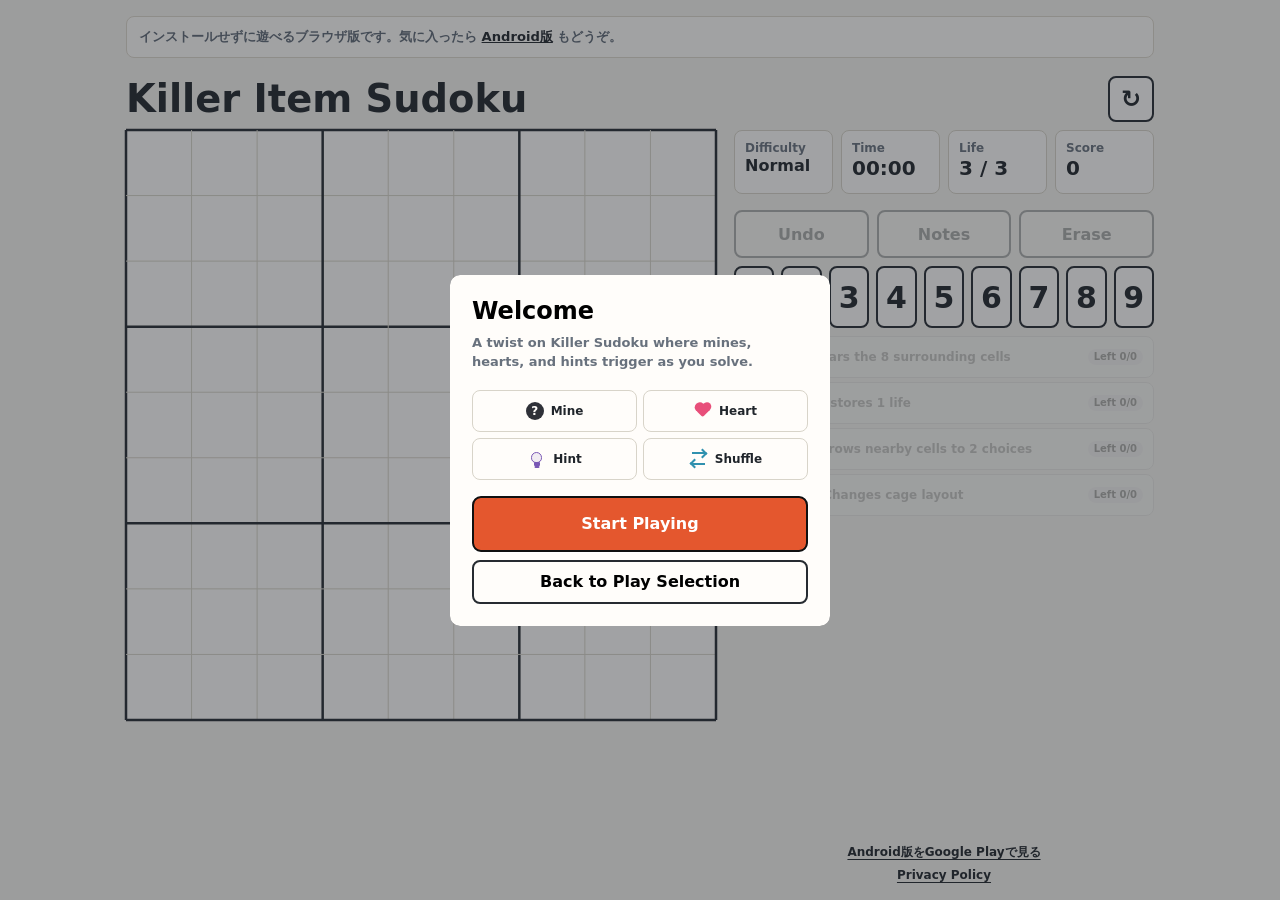
==== play/index.html @ 69d4a9c2 "Update rogue run abilities" ====
<!doctype html>
<html lang="ja">
  <head>
    <meta charset="utf-8">
    <meta name="viewport" content="width=device-width, initial-scale=1, viewport-fit=cover">
    <title>キラーアイテムナンプレ ブラウザ版 - 今すぐ遊べるKiller Item Sudoku</title>
    <meta name="description" content="キラーアイテムナンプレのブラウザ版です。地雷・ハート・ヒント・シャッフルが登場するアイテム付きキラーナンプレを、インストールせずに遊べます。">
    <meta name="keywords" content="キラーアイテムナンプレ ブラウザ版,Killer Item Sudoku,ナンプレ,キラーナンプレ,キラー数独,Webゲーム">
    <meta name="robots" content="index, follow">
    <link rel="canonical" href="https://vividpuzzlestudio.github.io/play/">
    <meta property="og:type" content="website">
    <meta property="og:site_name" content="Vivid Puzzle Studio">
    <meta property="og:title" content="キラーアイテムナンプレ ブラウザ版">
    <meta property="og:description" content="地雷・ハート・ヒント・シャッフルが登場するアイテム付きキラーナンプレをブラウザで遊べます。">
    <meta property="og:url" content="https://vividpuzzlestudio.github.io/play/">
    <meta property="og:image" content="https://vividpuzzlestudio.github.io/assets/home-preview.png">
    <meta name="twitter:card" content="summary_large_image">
    <meta name="twitter:title" content="キラーアイテムナンプレ ブラウザ版">
    <meta name="twitter:description" content="インストールせずに遊べる、アイテム付きキラーナンプレ。">
    <meta name="twitter:image" content="https://vividpuzzlestudio.github.io/assets/home-preview.png">
    <script type="application/ld+json">
      {
        "@context": "https://schema.org",
        "@type": "WebApplication",
        "name": "キラーアイテムナンプレ ブラウザ版",
        "alternateName": "Killer Item Sudoku Web",
        "url": "https://vividpuzzlestudio.github.io/play/",
        "image": "https://vividpuzzlestudio.github.io/assets/home-preview.png",
        "description": "地雷・ハート・ヒント・シャッフルが登場するアイテム付きキラーナンプレをブラウザで遊べます。",
        "applicationCategory": "GameApplication",
        "operatingSystem": "Web",
        "inLanguage": ["ja", "en"],
        "isPartOf": {
          "@type": "VideoGame",
          "name": "キラーアイテムナンプレ",
          "url": "https://vividpuzzlestudio.github.io/"
        },
        "offers": {
          "@type": "Offer",
          "price": "0",
          "priceCurrency": "JPY"
        }
      }
    </script>
    <script async src="https://www.googletagmanager.com/gtag/js?id=G-G1C3TXLT1N"></script>
    <script>
      window.dataLayer = window.dataLayer || [];
      window.gtag = function gtag(){window.dataLayer.push(arguments);};
      window.gtag("js", new Date());
      window.gtag("config", "G-G1C3TXLT1N");
    </script>
    <link rel="stylesheet" href="./styles.css?v=20260616-life">
    <style>
      .web-demo-note {
        margin: 0 0 10px;
        padding: 10px 12px;
        border: 1px solid #ded8cc;
        border-radius: 8px;
        background: #fffdf9;
        color: #5f6875;
        font-size: .82rem;
        font-weight: 750;
        line-height: 1.55;
      }

      .web-demo-note a,
      .web-demo-footer a {
        color: #20252b;
        font-weight: 900;
      }

      .web-demo-footer {
        display: grid;
        gap: 6px;
        margin-top: 12px;
        color: #687281;
        text-align: center;
        font-size: .82rem;
        font-weight: 750;
      }
    </style>
  </head>
  <body>
    <main class="app-shell">
      <div class="web-demo-note">
        インストールせずに遊べるブラウザ版です。気に入ったら
        <a href="https://play.google.com/store/apps/details?id=killer.item.sudoku">Android版</a>
        もどうぞ。
      </div>

      <section class="topbar" aria-label="ゲーム情報">
        <div>
          <h1>Killer Item Sudoku</h1>
        </div>
        <button class="icon-button" id="newGameButton" type="button" aria-label="遊び方の選択に戻る">
          <span aria-hidden="true">↻</span>
        </button>
      </section>

      <section class="status-panel" aria-live="polite">
        <div class="stat">
          <span>難易度</span>
          <strong id="difficultyDisplay">-</strong>
        </div>
        <div class="stat">
          <span>時間</span>
          <strong id="timerDisplay">00:00</strong>
        </div>
        <div class="stat">
          <span>ライフ</span>
          <strong id="mistakeCount">3 / 3</strong>
        </div>
        <div class="stat">
          <span>スコア</span>
          <strong id="scoreDisplay">0</strong>
        </div>
      </section>

      <section class="board-wrap" aria-label="ゲーム盤">
        <div class="board" id="board"></div>
        <div class="combo-toast" id="comboToast" aria-live="polite"></div>
      </section>

      <section class="controls" aria-label="数字入力">
        <div class="tool-row" aria-label="プレイ補助">
          <button class="tool-button" id="undoButton" type="button">元に戻す</button>
          <button class="tool-button" id="noteButton" type="button">メモ</button>
          <button class="tool-button" id="eraseButton" type="button">消す</button>
        </div>
        <div class="pad" id="numberPad"></div>
      </section>

      <section class="item-legend" aria-label="アイテム凡例">
        <div class="legend-entry" data-item="mine">
          <span class="legend-icon legend-mine" aria-hidden="true">?</span>
          <span><strong>地雷</strong>周囲8マスの数字を消す</span>
        </div>
        <div class="legend-entry" data-item="heart">
          <span class="legend-icon legend-heart" aria-hidden="true"></span>
          <span><strong>ハート</strong>ライフを1つ回復する</span>
        </div>
        <div class="legend-entry" data-item="hint">
          <span class="legend-icon legend-hint" aria-hidden="true"></span>
          <span><strong>ヒント</strong>周囲8マスを2択にする</span>
        </div>
        <div class="legend-entry" data-item="shuffle">
          <span class="legend-icon legend-shuffle" aria-hidden="true"></span>
          <span><strong>シャッフル</strong>ケージ配置を変える</span>
        </div>
      </section>

      <footer class="privacy-footer web-demo-footer">
        <span><a href="https://play.google.com/store/apps/details?id=killer.item.sudoku">Android版をGoogle Playで見る</a></span>
        <span><a href="../privacy-policy.html">Privacy Policy</a></span>
      </footer>

      <div class="loading-overlay" id="loadingOverlay" aria-live="polite" aria-hidden="true">
        <div class="loading-card">
          <span class="loading-spinner" aria-hidden="true"></span>
          <strong>生成中...</strong>
        </div>
      </div>

      <dialog class="modal" id="difficultyDialog">
        <div class="modal-body">
          <h2>遊び方を選ぶ</h2>
          <div class="item-picker" id="itemPicker" aria-label="登場アイテム">
            <p class="picker-title">登場アイテム</p>
          </div>
          <div class="difficulty-list" id="difficultyList"></div>
          <button class="record-button menu-record-button" id="recordButton" type="button">記録</button>
          <div class="daily-history" id="dailyHistory"></div>
        </div>
      </dialog>

      <dialog class="modal" id="adventureDialog">
        <div class="modal-body">
          <h2>アドベンチャー</h2>
          <p class="adventure-intro">特殊ルールのステージに挑戦できます。</p>
          <label class="adventure-practice-toggle" id="adventurePracticeToggle">
            <input id="adventurePracticeInput" type="checkbox">
            <span>
              <strong>Practice</strong>
              <small>No time limit</small>
            </span>
          </label>
          <div class="difficulty-list" id="adventureList"></div>
          <div class="dialog-actions adventure-actions">
            <button class="secondary-dialog-button" id="adventureBackButton" type="button">難易度選択に戻る</button>
          </div>
        </div>
      </dialog>

      <dialog class="modal" id="recordDialog">
        <div class="modal-body">
          <h2>記録</h2>
          <div class="record-list" id="recordList"></div>
          <div class="dialog-actions record-actions">
            <button class="primary-button" id="closeRecordButton" type="button">閉じる</button>
          </div>
        </div>
      </dialog>

      <dialog class="modal" id="firstRunDialog">
        <div class="modal-body intro-body">
          <h2>はじめての方へ</h2>
          <p>地雷・ハート・ヒントが発動する、少し変わったキラーナンプレです。</p>
          <div class="intro-items" aria-label="アイテム紹介">
            <span><b class="legend-icon legend-mine" aria-hidden="true">?</b>地雷</span>
            <span><b class="legend-icon legend-heart" aria-hidden="true"></b>ハート</span>
            <span><b class="legend-icon legend-hint" aria-hidden="true"></b>ヒント</span>
            <span><b class="legend-icon legend-shuffle" aria-hidden="true"></b>シャッフル</span>
          </div>
          <div class="dialog-actions">
            <button class="primary-button" id="firstRunStartButton" type="button">まず遊んでみる</button>
            <button class="secondary-dialog-button" id="firstRunDifficultyButton" type="button">遊び方の選択に戻る</button>
          </div>
        </div>
      </dialog>

      <dialog class="modal" id="gameDialog">
        <div class="modal-body">
          <h2 id="dialogTitle">ゲーム終了</h2>
          <div id="dialogText"></div>
          <div class="dialog-actions">
            <button class="primary-button revive-button" id="reviveButton" type="button" hidden>広告を見て復活</button>
            <button class="primary-button" id="retryButton" type="button">もう一度遊ぶ</button>
            <button class="secondary-dialog-button" id="dialogButton" type="button">遊び方の選択に戻る</button>
          </div>
        </div>
      </dialog>

      <dialog class="modal" id="pauseDialog">
        <div class="modal-body">
          <h2>一時停止</h2>
          <p>ゲームを一時停止しています。</p>
          <div class="dialog-actions">
            <button class="primary-button" id="resumeButton" type="button">再開する</button>
            <button class="secondary-dialog-button" id="pauseDifficultyButton" type="button">遊び方の選択に戻る</button>
          </div>
        </div>
      </dialog>

      <dialog class="modal" id="resetDialog">
        <div class="modal-body">
          <h2>ゲームをリセットしますか？</h2>
          <div class="dialog-actions">
            <button class="primary-button" id="cancelResetButton" type="button">続ける</button>
            <button class="secondary-dialog-button" id="resetRetryButton" type="button">最初から遊ぶ</button>
            <button class="secondary-dialog-button" id="confirmResetButton" type="button">遊び方の選択に戻る</button>
          </div>
        </div>
      </dialog>
    </main>

    <script>
      window.KILLER_WEB_DEMO_NO_ADS = true;
    </script>
    <script src="./app.js?v=20260616-life"></script>
  </body>
</html>
---- play/styles.css ----
:root {
  color-scheme: light;
  --bg: #f6f4ee;
  --ink: #20252b;
  --muted: #68717d;
  --line: #d8d4c9;
  --heavy: #262b31;
  --cell: #fffdfa;
  --selected: #ffd76b;
  --related: #fff0be;
  --cage-focus: #d7f0ec;
  --wrong: #f06464;
  --mine: #2f3138;
  --heart: #e84f7a;
  --hint: #7a58b5;
  --accent: #e4572e;
  --cage: #b86e4c;
}

* {
  box-sizing: border-box;
}

html,
body {
  height: 100%;
  min-height: 100%;
  overflow: hidden;
  overscroll-behavior: none;
}

body {
  margin: 0;
  background: var(--bg);
  color: var(--ink);
  font-family: system-ui, -apple-system, BlinkMacSystemFont, "Segoe UI", sans-serif;
}

button {
  border: 0;
  color: inherit;
  font: inherit;
}

.app-shell {
  width: 100%;
  max-width: 560px;
  height: 100svh;
  min-height: 0;
  margin: 0 auto;
  padding: max(18px, calc(env(safe-area-inset-top) + 8px)) 12px max(28px, calc(env(safe-area-inset-bottom) + 18px));
  display: grid;
  grid-template-rows: repeat(5, auto);
  align-content: start;
  gap: 7px;
  overflow-x: hidden;
  overflow-y: auto;
  overscroll-behavior: contain;
  -webkit-overflow-scrolling: touch;
}

.topbar {
  display: grid;
  grid-template-columns: minmax(0, 1fr) auto;
  align-items: center;
  gap: 8px;
}

.topbar,
.status-panel,
.board-wrap,
.controls,
.item-legend,
.privacy-footer {
  min-width: 0;
}

.topbar > div {
  min-width: 0;
}

.record-button {
  min-width: 72px;
  height: 44px;
  padding: 0 9px;
  border: 2px solid var(--heavy);
  border-radius: 8px;
  background: #fffdfa;
  font-size: 14px;
  font-weight: 900;
  white-space: nowrap;
}

.menu-record-button {
  position: absolute;
  top: 20px;
  right: 22px;
  width: auto;
  height: 34px;
  min-width: 78px;
  padding: 0 10px;
  font-size: 12px;
}

#difficultyDialog .modal-body {
  position: relative;
}

#difficultyDialog h2 {
  padding-right: 96px;
}

.eyebrow {
  margin: 0 0 2px;
  color: var(--accent);
  font-size: 12px;
  font-weight: 800;
  letter-spacing: .08em;
  text-transform: uppercase;
}

h1 {
  margin: 0;
  font-size: clamp(22px, 7.2vw, 31px);
  line-height: 1.05;
  white-space: nowrap;
  overflow-wrap: anywhere;
}

h1.title-ja {
  font-size: clamp(19px, 5.35vw, 28px);
  line-height: 1.08;
}

.icon-button {
  width: 40px;
  height: 40px;
  display: grid;
  place-items: center;
  border: 2px solid var(--heavy);
  border-radius: 8px;
  background: #fffdfa;
  font-size: 24px;
  font-weight: 900;
}

.status-panel {
  display: grid;
  grid-template-columns: repeat(4, minmax(0, 1fr));
  gap: 6px;
}

.rogue-ability-panel {
  display: grid;
  grid-template-columns: auto minmax(0, 1fr);
  align-items: center;
  gap: 6px;
  min-width: 0;
  padding: 6px 8px;
  border: 1px solid #d4bf88;
  border-radius: 8px;
  background:
    linear-gradient(135deg, rgba(248, 189, 85, .22), rgba(122, 88, 181, .12)),
    #fffdfa;
  box-shadow: 0 4px 12px rgba(32, 37, 43, .07);
}

.rogue-ability-panel[hidden] {
  display: none;
}

.rogue-ability-panel strong,
.rogue-ability-panel span {
  white-space: nowrap;
}

.rogue-ability-panel strong {
  color: #20252b;
  font-size: 11px;
  font-weight: 900;
}

.rogue-ability-panel div {
  display: flex;
  min-width: 0;
  gap: 5px;
  overflow-x: auto;
  scrollbar-width: none;
}

.rogue-ability-panel div::-webkit-scrollbar {
  display: none;
}

.rogue-ability-panel span {
  flex: 0 0 auto;
  padding: 3px 7px;
  border-radius: 999px;
  background: rgba(32, 37, 43, .88);
  color: #fffdfa;
  font-size: 10px;
  font-weight: 900;
}

.stat {
  min-width: 0;
  padding: 7px 7px;
  border: 1px solid var(--line);
  border-radius: 8px;
  background: #fffdfa;
}

.stat.stat-toggle {
  cursor: pointer;
}

.stat.stat-toggle:active {
  background: #fff4d7;
}

.stat span {
  display: block;
  color: var(--muted);
  font-size: 10px;
  font-weight: 700;
}

.stat strong {
  display: block;
  margin-top: 2px;
  font-size: 15px;
  line-height: 1.1;
}

#difficultyDisplay {
  min-height: 18px;
  white-space: nowrap;
  overflow: hidden;
  text-overflow: clip;
  font-size: clamp(9px, 2.6vw, 13px);
  line-height: 1.12;
}

#difficultyDisplay.is-long {
  font-size: clamp(8px, 2.25vw, 11px);
}

#difficultyDisplay.is-daily {
  min-height: 30px;
  white-space: pre-line;
}

#difficultyDisplay.is-adventure {
  min-height: 30px;
  white-space: pre-line;
  font-size: clamp(8px, 2.2vw, 11px);
}

.board-wrap {
  position: relative;
  width: min(100%, calc(100vw - 28px));
  aspect-ratio: 1;
  align-self: start;
  justify-self: center;
  container-type: inline-size;
}

.board {
  position: relative;
  width: 100%;
  height: 100%;
  display: grid;
  grid-template-columns: repeat(9, 1fr);
  grid-template-rows: repeat(9, 1fr);
  background: var(--cell);
  touch-action: manipulation;
}

.cell {
  position: relative;
  display: grid;
  place-items: center;
  min-width: 0;
  min-height: 0;
  background: var(--cell);
  font-size: clamp(20px, 7vw, 36px);
  font-weight: 800;
  line-height: 1;
  user-select: none;
  overflow: hidden;
}

.cell.given {
  background: var(--cell);
}

.cell.blind-filled {
  background: #ede8dc;
}

.cell.selected {
  background: var(--selected);
}

.cell.player-low-life {
  background:
    radial-gradient(circle at 82% 18%, rgba(255, 246, 132, .75) 0 18%, transparent 34%),
    linear-gradient(135deg, rgba(255, 235, 214, .98), rgba(255, 201, 185, .94));
  box-shadow:
    inset 0 0 0 3px #d82424,
    inset 0 0 0 6px rgba(255, 255, 255, .84),
    inset 0 0 18px rgba(216, 36, 36, .22);
}

.cell.player-low-life::before {
  content: "";
  position: absolute;
  z-index: 16;
  inset: 2px;
  border: 2px solid rgba(216, 36, 36, .92);
  border-radius: 6px;
  pointer-events: none;
  animation: player-low-life-cell-pulse 1s ease-in-out infinite;
}

.cell.related {
  background: var(--related);
}

.cell.selected-cage {
  background: var(--cage-focus);
}

.cell.same-number {
  background: #fce4a3;
}

.cell.same-number.related {
  background: #f8dea0;
}

.cell.same-number.selected-cage {
  background: #cde8e2;
}

.cell.effect-error {
  animation: wrong-pulse .48s ease-out;
  color: var(--wrong);
}

.cell.wrong-entry .digit {
  color: var(--wrong);
  text-shadow: 0 1px 0 rgba(255, 253, 250, .82);
}

.cell.effect-cleared {
  animation: clear-pop .65s ease-out;
}

.cell.effect-mine {
  animation: mine-burst .7s ease-out;
}

.cell.effect-mine-search-hit {
  animation: mine-search-explode .9s ease-out;
}

.cell.effect-heart {
  animation: heart-burst .7s ease-out;
}

.cell.effect-hint,
.cell.effect-hint-target {
  animation: hint-burst .7s ease-out;
}

.cell.effect-block-complete {
  animation: block-complete-burst .85s ease-out;
}

.cell.effect-cage-complete {
  animation: cage-complete-burst .76s ease-out;
}

.cell.effect-cage-shift {
  animation: cage-shift-pulse .52s ease-out;
}

.cell.effect-shuffle {
  animation: cage-shift-pulse .7s ease-out;
}

.cell.effect-patrol,
.cell.effect-patrol-blocked,
.cell.effect-bomber,
.cell.effect-bomber-blocked,
.cell.effect-chaser,
.cell.effect-chaser-blocked,
.cell.effect-chaser-stun,
.cell.effect-striker,
.cell.effect-striker-stun,
.cell.effect-lightning,
.cell.effect-lightning-hit,
.cell.effect-sleeper-blocked,
.cell.effect-jammer-blocked {
  animation: patrol-pulse .5s ease-out;
}

.cell.patrol-next::after {
  content: "";
  position: absolute;
  inset: 12px;
  border: 2px dashed rgba(35, 134, 160, .36);
  border-radius: 6px;
  z-index: 4;
  pointer-events: none;
}

.cell.patrol-blocked {
  background: #e4f0f3;
}

.cell.patrol-blocked.selected {
  background: #c9e4ea;
}

.cell.chaser-next::after {
  content: "";
  position: absolute;
  inset: 10px;
  border: 2px dashed rgba(222, 70, 58, .38);
  border-radius: 999px;
  background: rgba(222, 70, 58, .08);
  z-index: 4;
  pointer-events: none;
}

.cell.chaser-blocked {
  background: #fde6df;
}

.cell.chaser-blocked.selected {
  background: #f8cfc5;
}

.cell.chaser-stunned {
  background: #ece5f7;
}

.cell.striker-next::after {
  content: "";
  position: absolute;
  inset: 9px;
  border: 2px dashed rgba(224, 75, 38, .44);
  border-radius: 8px;
  background: rgba(224, 75, 38, .08);
  z-index: 4;
  pointer-events: none;
}

.cell.striker-blocked {
  background: #ffe5d8;
}

.cell.striker-blocked.selected {
  background: #ffc2ad;
}

.cell.striker-stunned {
  background: #ece5f7;
}

.cell.lightning-warning {
  background:
    repeating-linear-gradient(
      135deg,
      rgba(122, 93, 183, .12) 0 6px,
      rgba(122, 93, 183, .02) 6px 12px
    ),
    var(--cell);
  box-shadow: inset 0 0 0 3px rgba(104, 83, 172, .3);
}

.cell.lightning-warning.selected {
  background:
    repeating-linear-gradient(
      135deg,
      rgba(146, 96, 196, .2) 0 6px,
      rgba(146, 96, 196, .05) 6px 12px
    ),
    #f3e7ff;
  box-shadow:
    inset 0 0 0 4px rgba(153, 72, 196, .56),
    0 0 0 2px rgba(153, 72, 196, .32);
}

.cell.lightning-warning::after {
  content: "";
  position: absolute;
  inset: 9px;
  z-index: 4;
  border: 2px dashed rgba(104, 83, 172, .5);
  border-radius: 7px;
  background:
    linear-gradient(116deg, transparent 0 38%, rgba(177, 158, 231, .35) 39% 50%, transparent 51% 100%);
  opacity: .82;
  pointer-events: none;
  animation: lightning-warn .68s ease-in-out infinite alternate;
}

.cell.lightning-danger {
  background: #fff0a8;
  box-shadow:
    inset 0 0 0 4px rgba(240, 138, 24, .58),
    0 0 13px rgba(255, 209, 74, .42);
}

.cell.lightning-danger.selected {
  background: #ffc9a5;
  box-shadow:
    inset 0 0 0 4px rgba(214, 64, 55, .66),
    0 0 0 2px rgba(214, 64, 55, .34),
    0 0 15px rgba(255, 126, 62, .42);
}

.cell.lightning-danger::after {
  content: "";
  position: absolute;
  inset: 8px;
  z-index: 4;
  border: 2px solid rgba(218, 111, 24, .5);
  border-radius: 7px;
  background:
    radial-gradient(circle at 50% 48%, rgba(255, 244, 154, .72), rgba(255, 200, 72, .18) 58%, transparent 62%);
  pointer-events: none;
  animation: lightning-danger .22s ease-in-out infinite alternate;
}

.cell.lightning-strike {
  background: #fff07a;
  box-shadow:
    inset 0 0 0 4px rgba(255, 152, 32, .72),
    0 0 18px rgba(255, 204, 56, .56);
}

.cell.lightning-strike::after {
  content: "";
  position: absolute;
  left: 50%;
  top: 50%;
  z-index: 5;
  width: 24px;
  height: 34px;
  background: linear-gradient(180deg, #fff78a 0%, #ffbe22 54%, #ee7a20 100%);
  clip-path: polygon(51% 0, 18% 46%, 43% 46%, 31% 100%, 82% 34%, 56% 34%);
  filter: drop-shadow(0 2px 3px rgba(160, 75, 12, .38));
  transform: translate(-50%, -50%);
  pointer-events: none;
  animation: lightning-bolt .5s ease-out;
}

.cell.bomber-next::after {
  content: "";
  position: absolute;
  inset: 12px;
  border: 2px dashed rgba(210, 84, 38, .35);
  border-radius: 6px;
  z-index: 4;
  pointer-events: none;
}

.cell.bomber-blocked {
  background: #fff1d7;
}

.cell.bomber-blocked.selected {
  background: #ffe1a3;
}

.cell.bomber-heat-1 {
  background: #ffc796;
}

.cell.bomber-heat-2 {
  background: #ff927c;
}

.cell.bomber-heat-3 {
  background: #ff625f;
}

.cell.bomber-defuse-zone {
  box-shadow: inset 0 0 0 4px rgba(36, 143, 198, .48);
}

.cell.bomber-defuse-zone::before {
  content: "";
  position: absolute;
  left: 50%;
  top: 50%;
  z-index: 5;
  width: 22px;
  height: 26px;
  background: url("data:image/svg+xml,%3Csvg xmlns='http://www.w3.org/2000/svg' viewBox='0 0 30 36'%3E%3Cpath d='M15 2C11 8 6 13 4.4 18.4 2.2 25.9 7.4 34 15 34s12.8-8.1 10.6-15.6C24 13 19 8 15 2Z' fill='%2363c7f1' stroke='%231d82bd' stroke-width='3' stroke-linejoin='round'/%3E%3Cpath d='M11 9.5c-2.6 3.9-4.5 6.6-5 10.1-.8 5.6 3.5 10.7 9.1 10.7 4.2 0 7.6-2.7 8.7-6.5-1.8 2.6-4.5 4-8 4-5.8 0-9.6-5.3-7.8-10.7.7-2.1 1.8-4.4 3-7.6Z' fill='%23b9efff' opacity='.55'/%3E%3Cellipse cx='18.8' cy='13.1' rx='3.4' ry='4.1' fill='%23ffffff' opacity='.78' transform='rotate(-23 18.8 13.1)'/%3E%3Cpath d='M22.7 20.8c.1 5.2-3.2 8.4-8 9.1' fill='none' stroke='%23066fa8' stroke-width='2.2' stroke-linecap='round' opacity='.25'/%3E%3C/svg%3E") center / contain no-repeat;
  filter: drop-shadow(0 2px 2px rgba(32, 38, 45, .18));
  transform: translate(-50%, -50%);
  pointer-events: none;
}

.cell.sleeper-blocked-zone {
  background: rgba(214, 237, 250, var(--sleeper-block-bg-alpha, .58));
  box-shadow: inset 0 0 0 4px rgba(55, 136, 190, var(--sleeper-block-ring-alpha, .36));
}

.cell.sleeper-blocked-turn-3 {
  --sleeper-block-bg-alpha: .72;
  --sleeper-block-ring-alpha: .44;
  --sleeper-block-icon-alpha: .96;
}

.cell.sleeper-blocked-turn-2 {
  --sleeper-block-bg-alpha: .48;
  --sleeper-block-ring-alpha: .28;
  --sleeper-block-icon-alpha: .66;
}

.cell.sleeper-blocked-turn-1 {
  --sleeper-block-bg-alpha: .26;
  --sleeper-block-ring-alpha: .16;
  --sleeper-block-icon-alpha: .38;
}

.cell.sleeper-blocked-zone::after {
  content: "";
  position: absolute;
  left: 50%;
  top: 50%;
  z-index: 5;
  width: 28px;
  height: 32px;
  background: url("data:image/svg+xml,%3Csvg xmlns='http://www.w3.org/2000/svg' viewBox='0 0 32 36'%3E%3Cpath d='M16 2 29 7v10c0 8.5-6.2 14.2-13 17C9.2 31.2 3 25.5 3 17V7z' fill='%239ed7f5' stroke='%232f8bc0' stroke-width='3' stroke-linejoin='round'/%3E%3Cpath d='M16 5.5 25.5 9v8c0 6.2-4.2 10.7-9.5 13-5.3-2.3-9.5-6.8-9.5-13V9z' fill='%23e5f6ff' opacity='.82'/%3E%3C/svg%3E") center / contain no-repeat;
  filter: drop-shadow(0 2px 2px rgba(32, 38, 45, .16));
  opacity: var(--sleeper-block-icon-alpha, .8);
  transform: translate(-50%, -50%);
  pointer-events: none;
}

.cell.jammed-cell {
  background:
    repeating-linear-gradient(
      135deg,
      rgba(89, 78, 115, .11) 0 3px,
      rgba(255, 253, 250, .08) 3px 7px
    ),
    #eee9f3;
}

.cell.jammed-cell.selected {
  background:
    repeating-linear-gradient(
      135deg,
      rgba(89, 78, 115, .14) 0 3px,
      rgba(255, 253, 250, .1) 3px 7px
    ),
    #ddd3ec;
}

.cell.jammed-filled::after {
  content: "?";
  position: absolute;
  left: 50%;
  top: 50%;
  z-index: 8;
  color: #5d47a3;
  font-size: clamp(22px, 6.5vw, 34px);
  font-weight: 900;
  line-height: 1;
  text-shadow:
    0 1px 0 rgba(255, 253, 250, .95),
    0 2px 4px rgba(32, 38, 45, .18);
  transform: translate(-50%, -50%);
  pointer-events: none;
}

.jammer-marker {
  position: absolute;
  left: 50%;
  top: 50%;
  z-index: 9;
  width: 34px;
  height: 28px;
  background: url("data:image/svg+xml,%3Csvg xmlns='http://www.w3.org/2000/svg' viewBox='0 0 44 36'%3E%3Cpath d='M3 18C8.4 8.4 14.8 4.6 22 4.6S35.6 8.4 41 18c-5.4 9.6-11.8 13.4-19 13.4S8.4 27.6 3 18Z' fill='%2323262d'/%3E%3Ccircle cx='22' cy='18' r='9.5' fill='%23f8f4ff'/%3E%3Ccircle cx='22' cy='18' r='5.4' fill='%238b6bd6'/%3E%3Cpath d='M8 4 36 32' stroke='%2323262d' stroke-width='6' stroke-linecap='round'/%3E%3Cpath d='M8 4 36 32' stroke='%23ffdb5c' stroke-width='3' stroke-linecap='round'/%3E%3C/svg%3E") center / contain no-repeat;
  filter: drop-shadow(0 2px 2px rgba(32, 38, 45, .22));
  transform: translate(-50%, -50%);
  pointer-events: none;
}

.patrol-marker {
  position: absolute;
  left: 50%;
  top: 50%;
  z-index: 9;
  width: 28px;
  height: 32px;
  background: url("data:image/svg+xml,%3Csvg xmlns='http://www.w3.org/2000/svg' viewBox='0 0 32 36'%3E%3Cpath d='M16 2 29 7v10c0 8.5-6.2 14.2-13 17C9.2 31.2 3 25.5 3 17V7z' fill='%23a8dc7c' stroke='%233f9d61' stroke-width='3' stroke-linejoin='round'/%3E%3Cpath d='M16 5.5 25.5 9v8c0 6.2-4.2 10.7-9.5 13-5.3-2.3-9.5-6.8-9.5-13V9z' fill='%23dff0a8' opacity='.75'/%3E%3C/svg%3E") center / contain no-repeat;
  filter: drop-shadow(0 2px 2px rgba(32, 38, 45, .24));
  transform: translate(-50%, -50%);
}

.patrol-marker::before,
.patrol-marker::after {
  display: none;
}

.bomber-marker {
  position: absolute;
  left: 50%;
  top: 50%;
  z-index: 9;
  width: 32px;
  height: 34px;
  background: url("data:image/svg+xml,%3Csvg xmlns='http://www.w3.org/2000/svg' viewBox='0 0 40 42'%3E%3Cpath d='M23 9c2.7-3.7 6.5-5 10.5-3.7' fill='none' stroke='%232a2e34' stroke-width='4' stroke-linecap='round'/%3E%3Ccircle cx='34' cy='5' r='3.4' fill='%23ffb02e'/%3E%3Ccircle cx='34' cy='5' r='6.2' fill='%23ff3b24' opacity='.38'/%3E%3Crect x='15' y='8' width='12' height='7' rx='2' fill='%2340474f'/%3E%3Ccircle cx='20' cy='25' r='14' fill='%23252a31'/%3E%3Cpath d='M12 17c3-3 9-4 14-1' fill='none' stroke='%23ffffff' stroke-width='3' stroke-linecap='round' opacity='.22'/%3E%3Cpath d='M30 24a10 10 0 0 1-10 10' fill='none' stroke='%23000000' stroke-width='3' opacity='.18'/%3E%3C/svg%3E") center / contain no-repeat;
  filter: drop-shadow(0 2px 2px rgba(32, 38, 45, .24));
  transform: translate(-50%, -50%);
}

.bomber-marker::before,
.bomber-marker::after {
  display: none;
}

.chaser-marker {
  position: absolute;
  left: 50%;
  top: 50%;
  z-index: 9;
  width: 28px;
  height: 28px;
  border: 2.5px solid #7e2328;
  border-radius: 50%;
  background:
    radial-gradient(circle at 35% 41%, #fff 0 2px, transparent 2.8px),
    radial-gradient(circle at 65% 41%, #fff 0 2px, transparent 2.8px),
    radial-gradient(circle at 35% 43%, #20252c 0 1px, transparent 1.7px),
    radial-gradient(circle at 65% 43%, #20252c 0 1px, transparent 1.7px),
    linear-gradient(180deg, #ff7565 0%, #d9433f 100%);
  box-shadow: inset 0 -4px 0 rgba(112, 28, 33, .25);
  filter: drop-shadow(0 2px 2px rgba(32, 38, 45, .22));
  transform: translate(-50%, -50%);
}

.chaser-marker::before,
.chaser-marker::after {
  content: "";
  position: absolute;
  top: 7px;
  width: 9px;
  height: 2px;
  border-radius: 999px;
  background: #7e2328;
}

.chaser-marker::before {
  left: 5px;
  transform: rotate(20deg);
}

.chaser-marker::after {
  right: 5px;
  transform: rotate(-20deg);
}

.chaser-stunned .chaser-marker {
  opacity: .72;
  filter: grayscale(.25) drop-shadow(0 2px 2px rgba(32, 38, 45, .18));
}

.striker-marker {
  position: absolute;
  left: 50%;
  top: 50%;
  z-index: 9;
  width: 42px;
  height: 28px;
  background: url("data:image/svg+xml,%3Csvg%20xmlns%3D%22http%3A%2F%2Fwww.w3.org%2F2000%2Fsvg%22%20viewBox%3D%220%200%2072%2044%22%3E%3Cdefs%3E%3ClinearGradient%20id%3D%22body%22%20x1%3D%220%22%20y1%3D%226%22%20x2%3D%220%22%20y2%3D%2238%22%20gradientUnits%3D%22userSpaceOnUse%22%3E%3Cstop%20offset%3D%220%22%20stop-color%3D%22%235f6872%22%2F%3E%3Cstop%20offset%3D%22.48%22%20stop-color%3D%22%23242a32%22%2F%3E%3Cstop%20offset%3D%221%22%20stop-color%3D%22%230c1117%22%2F%3E%3C%2FlinearGradient%3E%3ClinearGradient%20id%3D%22metal%22%20x1%3D%220%22%20y1%3D%220%22%20x2%3D%220%22%20y2%3D%221%22%3E%3Cstop%20offset%3D%220%22%20stop-color%3D%22%23e9edf0%22%2F%3E%3Cstop%20offset%3D%221%22%20stop-color%3D%22%2377818b%22%2F%3E%3C%2FlinearGradient%3E%3CradialGradient%20id%3D%22fire%22%20cx%3D%2250%25%22%20cy%3D%2250%25%22%20r%3D%2260%25%22%3E%3Cstop%20offset%3D%220%22%20stop-color%3D%22%23fff27b%22%2F%3E%3Cstop%20offset%3D%22.5%22%20stop-color%3D%22%23ff922d%22%2F%3E%3Cstop%20offset%3D%221%22%20stop-color%3D%22%23ef3d24%22%2F%3E%3C%2FradialGradient%3E%3C%2Fdefs%3E%3Cpath%20d%3D%22M3%2022c5-6.2%2010.4-9%2016-9h5v18h-5C13.4%2031%208%2028.2%203%2022Z%22%20fill%3D%22url%28%23fire%29%22%2F%3E%3Cpath%20d%3D%22M10%2022c3-3.2%206.5-4.7%2010.4-4.7H25v9.4h-4.6C16.5%2026.7%2013%2025.2%2010%2022Z%22%20fill%3D%22%23ffe861%22%2F%3E%3Cpath%20d%3D%22M20%208h31c10%200%2017%206.2%2018%2014-1%207.8-8%2014-18%2014H20C12.8%2036%208%2029.8%208%2022S12.8%208%2020%208Z%22%20fill%3D%22url%28%23body%29%22%20stroke%3D%22%23121820%22%20stroke-width%3D%223%22%20stroke-linejoin%3D%22round%22%2F%3E%3Cpath%20d%3D%22M53%208.7C62%2010.8%2068.1%2016%2069%2022c-.9%206-7%2011.2-16%2013.3%203.6-6.7%203.6-19.9%200-26.6Z%22%20fill%3D%22%23121820%22%20opacity%3D%22.7%22%2F%3E%3Cpath%20d%3D%22M18%2013.6c8.8-2.4%2022-2%2034%201.1%22%20fill%3D%22none%22%20stroke%3D%22%23fff%22%20stroke-width%3D%223.2%22%20stroke-linecap%3D%22round%22%20opacity%3D%22.18%22%2F%3E%3Cpath%20d%3D%22M42.5%2016.1%2055%2013.1M42.5%2027.9%2055%2030.9%22%20stroke%3D%22%23fff%22%20stroke-width%3D%224%22%20stroke-linecap%3D%22round%22%2F%3E%3Ccircle%20cx%3D%2249%22%20cy%3D%2217.5%22%20r%3D%222.1%22%20fill%3D%22%2310151b%22%2F%3E%3Ccircle%20cx%3D%2249%22%20cy%3D%2226.5%22%20r%3D%222.1%22%20fill%3D%22%2310151b%22%2F%3E%3Cpath%20d%3D%22M58.5%2020.2c1.9.4%203.5%201%204.8%201.8-1.3.8-2.9%201.4-4.8%201.8%22%20fill%3D%22none%22%20stroke%3D%22%2388919b%22%20stroke-width%3D%222.2%22%20stroke-linecap%3D%22round%22%2F%3E%3C%2Fsvg%3E") center / contain no-repeat;
  background-image: url("data:image/svg+xml,%3Csvg%20xmlns%3D%22http%3A%2F%2Fwww.w3.org%2F2000%2Fsvg%22%20viewBox%3D%220%200%2078%2044%22%3E%3Cdefs%3E%3ClinearGradient%20id%3D%22body%22%20x1%3D%220%22%20y1%3D%227%22%20x2%3D%220%22%20y2%3D%2237%22%20gradientUnits%3D%22userSpaceOnUse%22%3E%3Cstop%20offset%3D%220%22%20stop-color%3D%22%23626c76%22%2F%3E%3Cstop%20offset%3D%22.5%22%20stop-color%3D%22%23252b33%22%2F%3E%3Cstop%20offset%3D%221%22%20stop-color%3D%22%230c1117%22%2F%3E%3C%2FlinearGradient%3E%3CradialGradient%20id%3D%22fire%22%20cx%3D%2245%25%22%20cy%3D%2250%25%22%20r%3D%2265%25%22%3E%3Cstop%20offset%3D%220%22%20stop-color%3D%22%23fff06a%22%2F%3E%3Cstop%20offset%3D%22.52%22%20stop-color%3D%22%23ff8b2a%22%2F%3E%3Cstop%20offset%3D%221%22%20stop-color%3D%22%23e93424%22%2F%3E%3C%2FradialGradient%3E%3C%2Fdefs%3E%3Cpath%20d%3D%22M2%2022c6-7.2%2013-10.8%2022-10.8h8v21.6h-8C15%2032.8%208%2029.2%202%2022Z%22%20fill%3D%22url%28%23fire%29%22%2F%3E%3Cpath%20d%3D%22M10%2022c4-3.8%208.4-5.5%2013.4-5.5h7.2v11h-7.2C18.4%2027.5%2014%2025.8%2010%2022Z%22%20fill%3D%22%23ffe96c%22%2F%3E%3Cpath%20d%3D%22M19%208h34c12%200%2021.2%206.2%2023%2014-1.8%207.8-11%2014-23%2014H19C12.3%2036%208%2030.1%208%2022S12.3%208%2019%208Z%22%20fill%3D%22url%28%23body%29%22%20stroke%3D%22%23121820%22%20stroke-width%3D%223%22%20stroke-linejoin%3D%22round%22%2F%3E%3Cpath%20d%3D%22M56%208.9c10.6%202.1%2018.4%207.3%2020%2013.1-1.6%205.8-9.4%2011-20%2013.1%204.1-6.8%204.1-19.4%200-26.2Z%22%20fill%3D%22%23121820%22%20opacity%3D%22.72%22%2F%3E%3Cpath%20d%3D%22M18.2%2013.5c8.6-2.1%2022-1.8%2034.3%201%22%20fill%3D%22none%22%20stroke%3D%22%23fff%22%20stroke-width%3D%223.2%22%20stroke-linecap%3D%22round%22%20opacity%3D%22.18%22%2F%3E%3Cpath%20d%3D%22M45.4%2016%2059%2012.8M45.4%2028%2059%2031.2%22%20stroke%3D%22%23fff%22%20stroke-width%3D%224.2%22%20stroke-linecap%3D%22round%22%2F%3E%3Ccircle%20cx%3D%2251.8%22%20cy%3D%2217.4%22%20r%3D%222.1%22%20fill%3D%22%230e141a%22%2F%3E%3Ccircle%20cx%3D%2251.8%22%20cy%3D%2226.6%22%20r%3D%222.1%22%20fill%3D%22%230e141a%22%2F%3E%3Cpath%20d%3D%22M63.6%2020.2c2%20.4%203.8%201%205.2%201.8-1.4.8-3.2%201.4-5.2%201.8%22%20fill%3D%22none%22%20stroke%3D%22%238a939d%22%20stroke-width%3D%222.2%22%20stroke-linecap%3D%22round%22%2F%3E%3C%2Fsvg%3E");
  filter: drop-shadow(0 2px 2px rgba(32, 38, 45, .28));
  transform: translate(-50%, -50%);
  pointer-events: none;
}

.striker-marker::before {
  display: none;
}

.striker-marker::after {
  display: none;
}

.striker-left .striker-marker {
  transform: translate(-50%, -50%) rotate(180deg);
}

.striker-vertical .striker-marker {
  transform: translate(-50%, -50%) rotate(90deg);
}

.striker-up .striker-marker {
  transform: translate(-50%, -50%) rotate(-90deg);
}

.striker-stunned .striker-marker {
  opacity: .72;
  filter: grayscale(.25) drop-shadow(0 2px 2px rgba(32, 38, 45, .18));
}

.sleeper-marker {
  position: absolute;
  left: 50%;
  top: 50%;
  z-index: 9;
  width: 21px;
  height: 17px;
  border: 2px solid #6b58a8;
  border-radius: 50% 50% 46% 46%;
  background:
    radial-gradient(circle at 34% 45%, #2f2f38 0 1.6px, transparent 2.6px),
    radial-gradient(circle at 66% 45%, #2f2f38 0 1.6px, transparent 2.6px),
    linear-gradient(180deg, #ede7ff 0%, #bcaee8 100%);
  filter: drop-shadow(0 2px 2px rgba(32, 38, 45, .2));
  transform: translate(-50%, -50%);
}

.sleeper-marker::before {
  content: "Z";
  position: absolute;
  right: -4px;
  top: -8px;
  color: #6b58a8;
  font-size: 8px;
  font-weight: 900;
  line-height: 1;
}

.sleeper-marker::after {
  content: "";
  position: absolute;
  left: 50%;
  bottom: 3px;
  width: 7px;
  height: 3px;
  border-bottom: 2px solid #6b58a8;
  border-radius: 0 0 10px 10px;
  transform: translateX(-50%);
}

.player-marker {
  position: absolute;
  z-index: 18;
  right: 3px;
  top: 3px;
  width: 16px;
  height: 18px;
  background: url("data:image/svg+xml,%3Csvg xmlns='http://www.w3.org/2000/svg' viewBox='0 0 24 26'%3E%3Cpath d='M12 2.5c-4.7 0-8 3.2-8 7.8 0 5.4 8 13.2 8 13.2s8-7.8 8-13.2c0-4.6-3.3-7.8-8-7.8Z' fill='%23fffdfa' stroke='%2320252b' stroke-width='2.6' stroke-linejoin='round'/%3E%3Ccircle cx='12' cy='10.1' r='3.2' fill='%23ef5534'/%3E%3Cpath d='M8.2 5.8c1.1-.9 2.4-1.3 3.8-1.3' fill='none' stroke='%23ffffff' stroke-width='1.7' stroke-linecap='round' opacity='.75'/%3E%3C/svg%3E") center / contain no-repeat;
  filter: drop-shadow(0 1px 1px rgba(32, 38, 45, .26));
  pointer-events: none;
}

.player-marker-danger {
  right: 1px;
  top: 1px;
  width: 22px;
  height: 24px;
  background-image: url("data:image/svg+xml,%3Csvg xmlns='http://www.w3.org/2000/svg' viewBox='0 0 24 26'%3E%3Cpath d='M12 2.5c-4.7 0-8 3.2-8 7.8 0 5.4 8 13.2 8 13.2s8-7.8 8-13.2c0-4.6-3.3-7.8-8-7.8Z' fill='%23ef5534' stroke='%2320252b' stroke-width='2.6' stroke-linejoin='round'/%3E%3Cpath d='M12 6.5v7.1' fill='none' stroke='%23fffdfa' stroke-width='2.7' stroke-linecap='round'/%3E%3Ccircle cx='12' cy='17.3' r='1.35' fill='%23fffdfa'/%3E%3Cpath d='M8.1 5.8c1.1-.85 2.4-1.28 3.9-1.28' fill='none' stroke='%23ffffff' stroke-width='1.7' stroke-linecap='round' opacity='.55'/%3E%3C/svg%3E");
  filter: drop-shadow(0 0 4px rgba(239, 85, 52, .9)) drop-shadow(0 2px 2px rgba(32, 38, 45, .34));
  animation: player-marker-danger-pulse .9s ease-in-out infinite;
}

.cell.effect-error .player-marker,
.cell.effect-lightning-hit .player-marker {
  animation: player-marker-hit .42s ease-out;
}

.digit {
  position: relative;
  z-index: 7;
}

.cell.mine-risk-1 .digit {
  color: #1d8a4a;
}

.cell.mine-risk-2 .digit {
  color: #a77900;
}

.cell.mine-risk-3 .digit {
  color: #d05a18;
}

.cell.mine-risk-4 .digit {
  color: #c62828;
}

.cell[class*="mine-risk-"] .digit {
  text-shadow: 0 1px 0 rgba(255, 253, 250, .78);
}

.cage-sum {
  position: absolute;
  z-index: 6;
  top: 2px;
  left: 2px;
  padding: 0 2px 1px 1px;
  border-radius: 3px;
  background: inherit;
  color: #4f5660;
  font-size: clamp(8px, 2.3vw, 11px);
  font-weight: 800;
  line-height: 1;
}

.cage-overlay {
  position: absolute;
  inset: 0;
  z-index: 3;
  width: 100%;
  height: 100%;
  overflow: visible;
  pointer-events: none;
}

.grid-overlay {
  position: absolute;
  inset: 0;
  z-index: 4;
  width: 100%;
  height: 100%;
  overflow: visible;
  pointer-events: none;
}

.cage-path {
  fill: none;
  stroke: var(--cage);
  stroke-width: 2.5;
  stroke-linecap: butt;
  stroke-dasharray: 8 6;
}

.cage-corner-mark {
  fill: none;
  stroke: var(--cage);
  stroke-width: 2.5;
  stroke-linecap: butt;
}

.grid-line,
.grid-line-heavy {
  fill: none;
  vector-effect: non-scaling-stroke;
}

.grid-line {
  stroke: var(--line);
  stroke-width: 1;
}

.grid-line-heavy {
  stroke: var(--heavy);
  stroke-width: 2.5;
}

.item-icon {
  position: absolute;
  z-index: 5;
  right: 8px;
  bottom: 8px;
  pointer-events: none;
}

.item-icon-heart {
  width: 7px;
  height: 6px;
  transform: rotate(-45deg);
  background: var(--heart);
  border-radius: 2px;
}

.item-icon-heart::before,
.item-icon-heart::after {
  position: absolute;
  width: 7px;
  height: 6px;
  border-radius: 50%;
  background: var(--heart);
  content: "";
}

.item-icon-heart::before {
  top: -3px;
  left: 0;
}

.item-icon-heart::after {
  top: 0;
  left: 3px;
}

.item-icon-hint {
  width: 10px;
  height: 10px;
  border: 1.5px solid var(--hint);
  border-radius: 50% 50% 45% 45%;
  background: rgba(122, 88, 181, .1);
}

.item-icon-hint::before,
.item-icon-hint::after {
  position: absolute;
  left: 50%;
  transform: translateX(-50%);
  background: var(--hint);
  content: "";
}

.item-icon-hint::before {
  bottom: -4px;
  width: 6px;
  height: 4px;
  border-radius: 1px;
}

.item-icon-hint::after {
  bottom: -6px;
  width: 5px;
  height: 1.5px;
  border-radius: 999px;
}

.item-icon-shuffle {
  right: 6px;
  bottom: 5px;
  z-index: 3;
  width: 14px;
  height: 12px;
  background:
    url("data:image/svg+xml,%3Csvg xmlns='http://www.w3.org/2000/svg' viewBox='0 0 24 20'%3E%3Cg fill='none' stroke='%233091af' stroke-width='2.2' stroke-linecap='round' stroke-linejoin='round'%3E%3Cpath d='M2 5h15M14 2l3 3-3 3M22 15H7M10 12l-3 3 3 3'/%3E%3C/g%3E%3C/svg%3E")
    center / contain no-repeat;
  opacity: .9;
}

.item-icon-shuffle::before,
.item-icon-shuffle::after {
  display: none;
}

.board.blind-intro .digit {
  animation: blind-digit-hide 1s ease .45s forwards;
}

@keyframes blind-digit-hide {
  0% {
    opacity: 1;
    transform: scale(1);
    filter: blur(0);
  }
  100% {
    opacity: 0;
    transform: scale(.92);
    filter: blur(4px);
  }
}

@keyframes player-marker-hit {
  0% {
    transform: translateX(0) scale(1);
    filter: drop-shadow(0 1px 1px rgba(32, 38, 45, .26));
  }
  30% {
    transform: translateX(-2px) scale(1.14);
    filter: drop-shadow(0 0 5px rgba(240, 100, 100, .72));
  }
  62% {
    transform: translateX(2px) scale(1.06);
  }
  100% {
    transform: translateX(0) scale(1);
    filter: drop-shadow(0 1px 1px rgba(32, 38, 45, .26));
  }
}

@keyframes player-marker-danger-pulse {
  0%, 100% {
    transform: scale(1);
    opacity: 1;
  }
  50% {
    transform: scale(1.12);
    opacity: .86;
  }
}

@keyframes player-low-life-cell-pulse {
  0%, 100% {
    opacity: .72;
    transform: scale(.96);
  }
  50% {
    opacity: 1;
    transform: scale(1);
  }
}

.notes {
  position: absolute;
  z-index: 4;
  inset: 0;
  display: flex;
  align-items: center;
  justify-content: center;
  gap: 2px;
  color: var(--hint);
  font-size: clamp(12px, 4vw, 18px);
  font-weight: 900;
  line-height: 1;
  pointer-events: none;
}

.pencil-notes {
  position: absolute;
  z-index: 6;
  inset: 9px 5px 2px;
  display: grid;
  grid-template-columns: repeat(3, 1fr);
  grid-template-rows: repeat(3, 1fr);
  align-items: center;
  justify-items: center;
  color: #6d7681;
  font-size: clamp(7px, 2vw, 10px);
  font-weight: 800;
  line-height: 1;
  pointer-events: none;
}

.cell.has-pencil-notes .item-icon,
.cell.wrong-entry .item-icon {
  opacity: .22;
}

.hint-mine-marker,
.mine-note-marker {
  position: absolute;
  z-index: 5;
  right: 4px;
  bottom: 4px;
  width: 11px;
  height: 11px;
  border-radius: 50%;
  background:
    radial-gradient(circle at 32% 28%, rgba(255, 255, 255, .32) 0 13%, transparent 15%),
    #20252b;
  pointer-events: none;
}

.mine-note-marker {
  z-index: 7;
  right: 3px;
  bottom: 3px;
  width: 15px;
  height: 15px;
  border: 2px solid #d56a20;
  background:
    radial-gradient(circle at 34% 30%, rgba(255, 255, 255, .45) 0 13%, transparent 15%),
    #fffdfa;
  opacity: .95;
}

.hint-mine-marker::before,
.mine-note-marker::before {
  position: absolute;
  left: 50%;
  top: -4px;
  width: 4px;
  height: 5px;
  border-radius: 999px;
  background: repeating-linear-gradient(
    90deg,
    #cfd1ce 0 1px,
    #7c7f7b 1px 2px
  );
  transform: translateX(-50%) rotate(6deg);
  transform-origin: bottom center;
  content: "";
}

.hint-mine-marker::after,
.mine-note-marker::after {
  position: absolute;
  left: 50%;
  top: -8px;
  width: 7px;
  height: 7px;
  border-radius: 50%;
  background:
    radial-gradient(circle, #ffd76b 0 30%, #ff8a2d 42%, rgba(240, 66, 58, .9) 62%, rgba(240, 66, 58, 0) 72%);
  filter: blur(.2px);
  transform: translateX(-35%);
  content: "";
}

.mine-note-marker::before {
  top: -6px;
  width: 5px;
  height: 6px;
}

.mine-note-marker::after {
  top: -12px;
  width: 8px;
  height: 8px;
  opacity: .9;
}

.controls {
  min-width: 0;
  padding: 2px 0 1px;
}

.tool-row {
  display: grid;
  grid-template-columns: repeat(3, 1fr);
  gap: 6px;
  margin-bottom: 7px;
}

.tool-button {
  min-height: 36px;
  border: 2px solid var(--heavy);
  border-radius: 8px;
  background: #fffdfa;
  color: var(--ink);
  font-size: 14px;
  font-weight: 900;
}

.tool-button.is-active {
  background: var(--selected);
}

.tool-button:disabled {
  opacity: .35;
}

.pad {
  display: grid;
  grid-template-columns: repeat(9, 1fr);
  gap: 5px;
  min-width: 0;
}

.number-button,
.primary-button {
  min-height: 56px;
  border-radius: 8px;
  background: #fffdfa;
  border: 2px solid var(--heavy);
  font-weight: 900;
}

.number-button {
  min-width: 0;
  padding: 0;
  font-size: 25px;
}

.number-button-complete {
  visibility: hidden;
  pointer-events: none;
}

.number-button-noted {
  background: #ebe7dd;
  color: #9a9488;
}

.number-button-candidate {
  border-color: #1c8f78;
  background: #dff8ec;
  color: #0f6f5d;
  box-shadow: inset 0 0 0 2px rgba(28, 143, 120, .26);
}

.combo-toast {
  position: absolute;
  inset: 0;
  z-index: 12;
  display: grid;
  place-items: center;
  color: #fffdfa;
  font-size: 14px;
  font-weight: 900;
  opacity: 0;
  pointer-events: none;
}

.combo-toast.is-active {
  opacity: 1;
}

.combo-toast span {
  padding: 6px 12px;
  border-radius: 8px;
  background: rgba(32, 37, 43, .9);
  animation: toast-pop 1.25s ease both;
}

.combo-toast-lg span {
  padding: 10px 16px;
  border: 2px solid rgba(255, 253, 250, .65);
  background: #e4572e;
  font-size: 17px;
  box-shadow: 0 10px 24px rgba(228, 87, 46, .34);
  animation: toast-pop-strong 1.35s ease both;
}

.combo-toast-xl span {
  padding: 13px 20px;
  border: 3px solid rgba(255, 253, 250, .85);
  background: #d83a28;
  font-size: 21px;
  box-shadow: 0 0 0 8px rgba(216, 58, 40, .18), 0 16px 34px rgba(216, 58, 40, .42);
  animation: toast-pop-mega 1.45s ease both;
}

.combo-toast-century span {
  padding: 15px 24px;
  border: 3px solid rgba(255, 253, 250, .96);
  background: #20252b;
  color: #ffd76b;
  font-size: 24px;
  box-shadow: 0 0 0 10px rgba(255, 215, 107, .2), 0 18px 40px rgba(32, 37, 43, .4);
  animation: toast-pop-century 1.65s ease both;
}

.combo-toast-muted.is-active {
  opacity: .42;
}

.combo-toast-muted span {
  transform: scale(.86);
  box-shadow: none;
  filter: saturate(.72);
}

.combo-toast-muted.combo-toast-xl span,
.combo-toast-muted.combo-toast-century span {
  transform: scale(.78);
}

.primary-button {
  width: 100%;
  background: var(--accent);
  color: white;
}

.revive-button {
  background: #20252b;
  color: #ffd76b;
}

.revive-button:disabled {
  opacity: .55;
}

.dialog-actions {
  display: grid;
  gap: 8px;
}

.secondary-dialog-button {
  min-height: 44px;
  border-radius: 8px;
  background: #fffdfa;
  border: 2px solid var(--heavy);
  font-weight: 900;
}

.intro-body p {
  margin: 0 0 14px;
  color: var(--muted);
  font-size: 13px;
  font-weight: 800;
  line-height: 1.5;
}

.intro-items {
  display: grid;
  grid-template-columns: repeat(2, minmax(0, 1fr));
  gap: 6px;
  margin: 0 0 16px;
}

.intro-items span {
  min-height: 42px;
  display: flex;
  align-items: center;
  justify-content: center;
  gap: 7px;
  border: 1px solid var(--line);
  border-radius: 8px;
  background: #fffdfa;
  color: var(--ink);
  font-size: 12px;
  font-weight: 900;
}

.intro-items .legend-icon {
  flex: 0 0 auto;
}

.difficulty-list {
  display: grid;
  gap: 8px;
}

.menu-section-title {
  margin: 8px 0 0;
  color: var(--muted);
  font-size: 12px;
  font-weight: 900;
}

.daily-toggle {
  display: grid;
  grid-template-columns: 1fr auto;
  gap: 3px;
  width: 100%;
  min-height: 48px;
  padding: 9px 12px;
  border: 2px solid var(--line);
  border-radius: 8px;
  background: #fffdfa;
  text-align: left;
}

.daily-toggle.is-active {
  border-color: var(--accent);
  background: #fff2e9;
}

.daily-toggle strong {
  font-size: 15px;
}

.daily-toggle span {
  color: var(--muted);
  font-size: 11px;
  font-weight: 800;
}

.daily-toggle small {
  grid-column: 1 / -1;
  color: var(--muted);
  font-size: 11px;
  font-weight: 800;
}

.daily-toggle .daily-date {
  align-self: center;
  color: var(--ink);
  font-size: 14px;
  font-weight: 900;
}

.daily-history {
  margin-top: 10px;
  padding-top: 10px;
  border-top: 1px solid var(--line);
}

.daily-history[hidden] {
  display: none;
}

.daily-history h3 {
  margin: 0 0 7px;
  color: var(--muted);
  font-size: 12px;
  font-weight: 900;
}

.daily-history-list {
  display: grid;
  gap: 7px;
}

.daily-history-day {
  display: grid;
  gap: 4px;
  padding: 7px;
  border: 1px solid var(--line);
  border-radius: 8px;
  background: #fffdfa;
}

.daily-history-day h4 {
  margin: 0;
  color: var(--ink);
  font-size: 13px;
  font-weight: 900;
}

.daily-history-row {
  display: grid;
  grid-template-columns: 1fr auto;
  gap: 8px;
  align-items: center;
  min-height: 30px;
  padding: 4px 2px;
  color: var(--muted);
  font-size: 11px;
  font-weight: 800;
}

.daily-history-row span {
  display: flex;
  align-items: center;
  gap: 5px;
  min-width: 0;
  flex-wrap: wrap;
}

.daily-no-mistake {
  padding: 1px 5px;
  border-radius: 999px;
  background: #fff0be;
  color: #6e5b22;
  font-size: 9px;
  font-style: normal;
  font-weight: 900;
}

.daily-item-badges {
  display: inline-flex;
  gap: 3px;
  align-items: center;
  flex-wrap: wrap;
}

.daily-item-badge {
  padding: 1px 5px;
  border-radius: 999px;
  border: 1px solid #e3ddd1;
  background: #ffffff;
  color: var(--muted);
  font-size: 9px;
  font-style: normal;
  font-weight: 900;
}

.daily-item-mine {
  background: #f0f1f2;
  border-color: #d5d9dd;
  color: #333940;
}

.daily-item-heart {
  background: #ffeaf1;
  border-color: #f6c3d2;
  color: #ca3f66;
}

.daily-item-hint {
  background: #f1eaff;
  border-color: #d6c3f4;
  color: #7050b4;
}

.daily-item-none {
  background: #f7f5ef;
  color: #7c756a;
}

.daily-history-row strong {
  color: var(--ink);
}

.daily-history-empty {
  margin: 0;
  padding: 6px 8px;
  color: var(--muted);
  font-size: 11px;
  font-weight: 800;
}

.record-list {
  display: grid;
  gap: 10px;
}

.record-section {
  display: grid;
  gap: 6px;
}

.record-section h3 {
  margin: 0;
  color: var(--muted);
  font-size: 12px;
  font-weight: 900;
}

.record-card {
  display: grid;
  grid-template-columns: 1fr auto;
  gap: 8px;
  align-items: center;
  min-height: 38px;
  padding: 8px 10px;
  border: 1px solid var(--line);
  border-radius: 8px;
  background: #fffdfa;
}

.record-card span {
  min-width: 0;
  color: var(--ink);
  font-size: 13px;
  font-weight: 900;
}

.record-card strong {
  color: var(--ink);
  font-size: 13px;
  font-weight: 900;
  text-align: right;
  white-space: nowrap;
}

.record-card small {
  grid-column: 1 / -1;
  color: var(--muted);
  font-size: 10px;
  font-weight: 800;
}

.record-empty {
  margin: 0;
  padding: 10px;
  color: var(--muted);
  font-size: 12px;
  font-weight: 800;
  border: 1px solid var(--line);
  border-radius: 8px;
  background: #fffdfa;
}

.record-actions {
  margin-top: 12px;
}

.item-picker {
  display: grid;
  grid-template-columns: repeat(2, minmax(0, 1fr));
  gap: 5px;
  margin: 0 0 10px;
}

.modal .picker-title {
  grid-column: 1 / -1;
  margin: 0 0 2px;
  color: var(--muted);
  font-size: 12px;
  font-weight: 800;
}

.item-toggle {
  display: flex;
  align-items: center;
  gap: 6px;
  min-height: 32px;
  padding: 6px 8px;
  border: 1px solid var(--line);
  border-radius: 8px;
  background: #fffdfa;
  color: var(--ink);
  font-size: 12px;
  font-weight: 900;
}

.item-toggle input {
  width: 17px;
  height: 17px;
  accent-color: var(--accent);
}

.item-toggle strong {
  margin-right: 0;
  color: var(--ink);
  font-size: 12px;
}

.difficulty-button {
  display: grid;
  grid-template-columns: 1fr auto;
  align-items: center;
  gap: 10px;
  width: 100%;
  min-height: 52px;
  padding: 10px 12px;
  border: 2px solid var(--heavy);
  border-radius: 8px;
  background: #fffdfa;
  text-align: left;
}

.difficulty-button strong {
  font-size: 17px;
}

.difficulty-button span {
  display: grid;
  justify-items: end;
  gap: 2px;
  color: var(--muted);
  font-size: 12px;
  font-weight: 800;
}

.difficulty-button small {
  color: #9a9488;
  font-size: 9px;
  font-weight: 800;
  line-height: 1.15;
  text-align: right;
}

.difficulty-button .clear-badge {
  color: #4f3388;
  font-size: 10px;
}

.adventure-card-status {
  display: block;
  min-height: 14px;
  margin-top: 2px;
  font-size: 10px;
  font-weight: 900;
  line-height: 1.2;
}

.adventure-card-status.is-empty {
  visibility: hidden;
}

.adventure-button {
  border-color: #7a58b5;
  background: #fbf8ff;
}

.adventure-button strong {
  color: #4f3388;
  white-space: nowrap;
}

.play-route-grid {
  display: grid;
  grid-template-columns: repeat(2, minmax(0, 1fr));
  gap: 8px;
  align-items: stretch;
}

.play-route-button {
  min-height: 66px;
  height: 100%;
  align-content: center;
  grid-template-columns: 1fr;
}

.play-route-button span {
  justify-items: start;
  text-align: left;
}

.rogue-run-gateway {
  border-color: #20252b;
  background:
    linear-gradient(135deg, rgba(248, 189, 85, .22), rgba(122, 88, 181, .16)),
    #fffdfa;
  box-shadow: 0 8px 18px rgba(32, 37, 43, .12);
}

.rogue-run-gateway strong {
  color: #20252b;
}

.rogue-run-gateway span {
  color: #6c4b16;
}

.rogue-adventure-button {
  border-color: #20252b;
  background:
    linear-gradient(135deg, rgba(248, 189, 85, .22), rgba(122, 88, 181, .16)),
    #fffdfa;
  box-shadow: 0 8px 18px rgba(32, 37, 43, .12);
}

.rogue-adventure-button strong {
  color: #20252b;
}

.rogue-adventure-button span {
  color: #6c4b16;
}

.adventure-gateway {
  margin-top: 4px;
}

.play-route-button.adventure-gateway {
  margin-top: 0;
}

@media (max-width: 380px) {
  .play-route-grid {
    grid-template-columns: 1fr;
  }
}

.adventure-intro {
  margin-bottom: 12px;
  font-size: 13px;
  font-weight: 800;
  line-height: 1.45;
}

.adventure-practice-toggle {
  display: flex;
  align-items: center;
  gap: 10px;
  margin: 0 0 10px;
  padding: 10px 12px;
  border: 1px solid #ddd6c8;
  border-radius: 8px;
  background: #fffdfa;
  cursor: pointer;
}

.adventure-practice-toggle input {
  width: 22px;
  height: 22px;
  accent-color: #ef5530;
}

.adventure-practice-toggle span {
  display: grid;
  gap: 2px;
  min-width: 0;
}

.adventure-practice-toggle strong {
  font-size: 15px;
  font-weight: 900;
}

.adventure-practice-toggle small {
  color: #6f7784;
  font-size: 12px;
  font-weight: 800;
}

.practice-badge {
  color: #ef5530;
}

.adventure-actions {
  margin-top: 10px;
}

.item-legend {
  display: grid;
  grid-template-columns: 1fr;
  align-self: start;
  gap: 4px;
}

.legend-entry {
  display: flex;
  align-items: center;
  gap: 6px;
  width: 100%;
  min-height: 30px;
  padding: 4px 8px;
  border: 1px solid var(--line);
  border-radius: 8px;
  background: #fffdfa;
  color: var(--muted);
  font-size: 10px;
  font-weight: 700;
  line-height: 1.2;
}

.legend-entry > span:not(.legend-icon) {
  flex: 1;
  min-width: 0;
}

.legend-entry strong {
  display: inline;
  margin-right: 4px;
  color: var(--ink);
  font-size: 10px;
}

.legend-count {
  flex: 0 0 auto;
  padding: 1px 5px;
  border-radius: 999px;
  background: #f1eee6;
  color: var(--ink);
  font-size: 9px;
  font-style: normal;
  font-weight: 900;
  white-space: nowrap;
}

.legend-entry-disabled {
  opacity: .35;
  filter: grayscale(1);
}

.legend-entry-action {
  cursor: pointer;
  border-color: rgba(34, 37, 41, .35);
  background: #fff7df;
}

.legend-entry-action:active {
  transform: translateY(1px);
}

.legend-entry-noted {
  border-color: rgba(213, 106, 32, .65);
  background: #fff1df;
}

.privacy-footer {
  display: flex;
  justify-content: center;
  padding: 0;
}

.privacy-footer a {
  color: var(--muted);
  font-size: 11px;
  font-weight: 700;
  text-decoration: underline;
  text-underline-offset: 3px;
}

@media (min-width: 900px) and (min-height: 560px) and (orientation: landscape) {
  .app-shell {
    width: min(100%, 1180px);
    max-width: min(1180px, calc(100vw - 28px));
    padding: max(16px, calc(env(safe-area-inset-top) + 8px)) max(18px, calc(env(safe-area-inset-right) + 14px)) max(18px, calc(env(safe-area-inset-bottom) + 12px)) max(18px, calc(env(safe-area-inset-left) + 14px));
    grid-template-columns: minmax(430px, min(620px, calc(100svh - 118px))) minmax(320px, 420px);
    grid-template-rows: auto auto auto auto minmax(0, 1fr) auto;
    grid-template-areas:
      "topbar topbar"
      "board status"
      "board abilities"
      "board controls"
      "board legend"
      "board footer";
    align-content: center;
    align-items: start;
    justify-content: center;
    column-gap: 18px;
    row-gap: 8px;
  }

  body:has(.web-demo-note) .app-shell {
    grid-template-columns: minmax(430px, min(590px, calc(100svh - 148px))) minmax(320px, 420px);
    grid-template-rows: auto auto auto auto auto minmax(0, 1fr) auto;
    grid-template-areas:
      "promo promo"
      "topbar topbar"
      "board status"
      "board abilities"
      "board controls"
      "board legend"
      "board footer";
  }

  .web-demo-note {
    grid-area: promo;
    margin: 0;
    padding: 8px 12px;
  }

  .topbar {
    grid-area: topbar;
  }

  .status-panel {
    grid-area: status;
    gap: 8px;
  }

  .rogue-ability-panel {
    grid-area: abilities;
  }

  .board-wrap {
    grid-area: board;
    width: min(100%, calc(100svh - 118px));
    max-width: 620px;
    justify-self: end;
  }

  body:has(.web-demo-note) .board-wrap {
    width: min(100%, calc(100svh - 148px));
    max-width: 590px;
  }

  .controls {
    grid-area: controls;
    padding: 0;
  }

  .item-legend {
    grid-area: legend;
  }

  .privacy-footer {
    grid-area: footer;
    align-self: end;
    padding-top: 2px;
  }

  h1 {
    font-size: clamp(28px, 3vw, 40px);
  }

  h1.title-ja {
    font-size: clamp(25px, 2.6vw, 34px);
  }

  .icon-button {
    width: 46px;
    height: 46px;
  }

  .stat {
    min-height: 64px;
    padding: 10px;
  }

  .stat span {
    font-size: 12px;
  }

  .stat strong {
    font-size: 20px;
  }

  #difficultyDisplay {
    min-height: 24px;
    font-size: clamp(11px, 1.25vw, 16px);
  }

  #difficultyDisplay.is-long,
  #difficultyDisplay.is-adventure {
    font-size: clamp(10px, 1vw, 13px);
  }

  .tool-row {
    gap: 8px;
    margin-bottom: 8px;
  }

  .tool-button {
    min-height: 48px;
    font-size: 16px;
  }

  .pad {
    gap: 7px;
  }

  .number-button {
    min-height: 62px;
    font-size: 30px;
  }

  .legend-entry {
    min-height: 42px;
    gap: 8px;
    padding: 7px 10px;
    font-size: 12px;
  }

  .legend-entry strong {
    font-size: 12px;
  }

  .legend-count {
    padding: 2px 6px;
    font-size: 10px;
  }

  .privacy-footer a {
    font-size: 12px;
  }

  .cell {
    font-size: clamp(30px, 7.75cqw, 44px);
  }

  .cage-sum {
    top: 3px;
    left: 3px;
    font-size: clamp(10px, 2.55cqw, 14px);
  }

  .notes {
    font-size: clamp(16px, 4.45cqw, 24px);
  }

  .pencil-notes {
    inset: 12px 7px 3px;
    font-size: clamp(9px, 2.25cqw, 13px);
  }

  .item-icon {
    right: clamp(8px, 2.2cqw, 13px);
    bottom: clamp(8px, 2.2cqw, 13px);
  }

  .item-icon-heart {
    width: clamp(7px, 1.95cqw, 11px);
    height: clamp(6px, 1.75cqw, 10px);
    border-radius: 3px;
  }

  .item-icon-heart::before,
  .item-icon-heart::after {
    width: clamp(7px, 1.95cqw, 11px);
    height: clamp(6px, 1.75cqw, 10px);
  }

  .item-icon-heart::before {
    top: clamp(-5px, -.78cqw, -3px);
  }

  .item-icon-heart::after {
    left: clamp(3px, .8cqw, 5px);
  }

  .item-icon-hint {
    width: clamp(10px, 2.8cqw, 16px);
    height: clamp(10px, 2.8cqw, 16px);
    border-width: 2px;
  }

  .item-icon-hint::before {
    bottom: clamp(-6px, -1.05cqw, -4px);
    width: clamp(6px, 1.65cqw, 9px);
    height: clamp(4px, 1.2cqw, 7px);
  }

  .item-icon-hint::after {
    bottom: clamp(-9px, -1.55cqw, -6px);
    width: clamp(5px, 1.45cqw, 8px);
    height: clamp(1.5px, .42cqw, 2.4px);
  }

  .item-icon-shuffle {
    right: clamp(6px, 1.75cqw, 10px);
    bottom: clamp(5px, 1.55cqw, 9px);
    width: clamp(14px, 2.9cqw, 17px);
    height: clamp(12px, 2.55cqw, 15px);
  }
}

.loading-overlay {
  position: fixed;
  inset: 0;
  z-index: 20;
  display: grid;
  place-items: center;
  padding: 24px;
  background: rgba(32, 37, 43, .34);
  opacity: 0;
  pointer-events: none;
  transition: opacity .12s ease;
}

.loading-overlay.is-active {
  opacity: 1;
  pointer-events: auto;
}

.loading-card {
  min-width: 148px;
  display: grid;
  justify-items: center;
  gap: 12px;
  padding: 20px 24px;
  border: 1px solid var(--line);
  border-radius: 10px;
  background: #fffdfa;
  box-shadow: 0 10px 30px rgba(32, 37, 43, .16);
}

.loading-card strong {
  font-size: 18px;
}

.loading-spinner {
  width: 30px;
  height: 30px;
  border: 4px solid #e6e1d6;
  border-top-color: var(--accent);
  border-radius: 50%;
  animation: spin .75s linear infinite;
}

.legend-icon {
  position: relative;
  width: 18px;
  height: 18px;
  display: grid;
  place-items: center;
  color: #fffdfa;
  font-size: 12px;
  font-weight: 900;
}

.legend-mine {
  border-radius: 50%;
  background: var(--mine);
}

.legend-heart {
  width: 10px;
  height: 9px;
  margin: 0 4px;
  transform: rotate(-45deg);
  border-radius: 2px;
  background: var(--heart);
}

.legend-heart::before,
.legend-heart::after {
  position: absolute;
  width: 10px;
  height: 9px;
  border-radius: 50%;
  background: var(--heart);
  content: "";
}

.legend-heart::before {
  top: -5px;
  left: 0;
}

.legend-heart::after {
  top: 0;
  left: 5px;
}

.legend-hint {
  width: 11px;
  height: 11px;
  margin: 0 4px 3px;
  border: 1.5px solid var(--hint);
  border-radius: 50% 50% 45% 45%;
  background: rgba(122, 88, 181, .1);
}

.legend-hint::before,
.legend-hint::after {
  position: absolute;
  left: 50%;
  transform: translateX(-50%);
  background: var(--hint);
  content: "";
}

.legend-hint::before {
  bottom: -4px;
  width: 6px;
  height: 4px;
  border-radius: 1px;
}

.legend-hint::after {
  bottom: -6px;
  width: 5px;
  height: 1.5px;
  border-radius: 999px;
}

.legend-shuffle {
  width: 13px;
  height: 13px;
  margin: 0 3px;
  border-top: 2px solid #3091af;
  border-bottom: 2px solid #3091af;
}

.legend-shuffle::before,
.legend-shuffle::after {
  position: absolute;
  width: 5px;
  height: 5px;
  border-top: 2px solid #3091af;
  border-right: 2px solid #3091af;
  content: "";
}

.legend-shuffle::before {
  right: -1px;
  top: -4px;
  transform: rotate(45deg);
}

.legend-shuffle::after {
  left: -1px;
  bottom: -4px;
  transform: rotate(225deg);
}

.modal {
  width: min(90vw, 380px);
  border: 0;
  border-radius: 10px;
  padding: 0;
  background: transparent;
}

.modal::backdrop {
  background: rgba(32, 37, 43, .42);
}

#difficultyDialog,
#adventureDialog {
  margin: max(104px, calc(env(safe-area-inset-top) + 78px)) auto auto;
  max-height: calc(100svh - max(118px, calc(env(safe-area-inset-top) + 92px)));
}

#difficultyDialog .modal-body,
#adventureDialog .modal-body {
  max-height: calc(100svh - max(118px, calc(env(safe-area-inset-top) + 92px)));
  overflow-y: auto;
}

.modal-body {
  padding: 22px;
  border-radius: 10px;
  background: #fffdfa;
}

.modal h2 {
  margin: 0 0 8px;
  font-size: 24px;
}

.modal p {
  margin: 0 0 18px;
  color: var(--muted);
}

#dialogText {
  color: var(--muted);
}

.rogue-run-progress {
  margin: 0 0 10px;
  padding: 8px 10px;
  border: 2px solid #20252b;
  border-radius: 8px;
  background:
    linear-gradient(135deg, rgba(248, 189, 85, .24), rgba(122, 88, 181, .16)),
    #fffdfa;
  color: #20252b;
  font-size: 14px;
  font-weight: 900;
}

.rogue-reward-list {
  display: grid;
  gap: 9px;
}

.rogue-reward-option {
  width: 100%;
  min-height: 64px;
  padding: 10px 12px;
  border: 2px solid #20252b;
  border-radius: 8px;
  background: #fffdfa;
  text-align: left;
  box-shadow: 0 4px 12px rgba(32, 37, 43, .08);
}

.rogue-reward-option strong,
.rogue-reward-option span {
  display: block;
}

.rogue-reward-option strong {
  color: #20252b;
  font-size: 17px;
  font-weight: 900;
}

.rogue-reward-option span {
  margin-top: 3px;
  color: var(--muted);
  font-size: 12px;
  font-weight: 800;
  line-height: 1.25;
}

.rogue-reward-option:active {
  transform: translateY(1px);
}

.rogue-result-abilities {
  margin: 0 0 10px;
  padding: 8px 10px;
  border: 1px solid #ddd6c8;
  border-radius: 8px;
  background: #fffdfa;
}

.rogue-result-abilities strong {
  display: block;
  margin-bottom: 6px;
  color: var(--muted);
  font-size: 11px;
  font-weight: 900;
}

.rogue-result-abilities div {
  display: flex;
  flex-wrap: wrap;
  gap: 5px;
}

.rogue-result-abilities span {
  padding: 3px 7px;
  border-radius: 999px;
  background: rgba(122, 88, 181, .12);
  color: #4f3388;
  font-size: 11px;
  font-weight: 900;
}

.best-badge {
  display: block;
  width: 100%;
  margin: 0 0 8px;
  padding: 6px 10px;
  border: 2px solid rgba(255, 253, 250, .78);
  border-radius: 8px;
  background: var(--accent);
  color: #fffdfa;
  font-size: 15px;
  font-weight: 900;
  box-shadow: 0 8px 20px rgba(228, 87, 46, .26);
  animation: best-badge-pop .95s ease both;
}

.subtle-badge {
  background: #20252b;
  box-shadow: 0 8px 20px rgba(32, 37, 43, .18);
}

.result-grid {
  display: grid;
  grid-template-columns: repeat(2, minmax(0, 1fr));
  gap: 8px;
  margin: 10px 0 14px;
}

.result-grid div {
  min-width: 0;
  padding: 8px 10px;
  border: 1px solid var(--line);
  border-radius: 8px;
  background: #fffdfa;
}

.result-grid dt {
  color: var(--muted);
  font-size: 11px;
  font-weight: 800;
}

.result-grid dd {
  margin: 2px 0 0;
  color: var(--ink);
  font-size: 16px;
  font-weight: 900;
  line-height: 1.15;
  white-space: pre-line;
}

#gameDialog .dialog-actions {
  margin-top: 14px;
}

@keyframes shake {
  0%,
  100% {
    transform: translateX(0);
  }
  30% {
    transform: translateX(-4px);
  }
  70% {
    transform: translateX(4px);
  }
}

@keyframes wrong-pulse {
  0% {
    background: #fffdfa;
    box-shadow: inset 0 0 0 0 rgba(240, 100, 100, .85), 0 0 0 0 rgba(240, 100, 100, .45);
    transform: translateX(0) scale(1);
  }
  22% {
    background: #ffe2df;
    box-shadow: inset 0 0 0 999px rgba(240, 100, 100, .16), 0 0 0 6px rgba(240, 100, 100, .16);
    transform: translateX(-4px) scale(1.04);
  }
  44% {
    transform: translateX(4px) scale(1.04);
  }
  68% {
    transform: translateX(-2px) scale(1.02);
  }
  100% {
    background: #fffdfa;
    box-shadow: inset 0 0 0 0 rgba(240, 100, 100, 0), 0 0 0 12px rgba(240, 100, 100, 0);
    transform: translateX(0) scale(1);
  }
}

@keyframes pop {
  0% {
    transform: scale(1);
  }
  50% {
    transform: scale(.88);
  }
  100% {
    transform: scale(1);
  }
}

@keyframes spin {
  to {
    transform: rotate(360deg);
  }
}

@keyframes toast-pop {
  0% {
    opacity: 0;
    transform: translateY(8px) scale(.94);
  }
  16%,
  78% {
    opacity: 1;
    transform: translateY(0) scale(1);
  }
  100% {
    opacity: 0;
    transform: translateY(-8px) scale(.98);
  }
}

@keyframes toast-pop-strong {
  0% {
    opacity: 0;
    transform: scale(.72) rotate(-2deg);
  }
  18% {
    opacity: 1;
    transform: scale(1.14) rotate(1deg);
  }
  32%,
  78% {
    opacity: 1;
    transform: scale(1) rotate(0deg);
  }
  100% {
    opacity: 0;
    transform: scale(.96) translateY(-10px);
  }
}

@keyframes toast-pop-mega {
  0% {
    opacity: 0;
    transform: scale(.56) rotate(-4deg);
  }
  16% {
    opacity: 1;
    transform: scale(1.24) rotate(2deg);
  }
  30% {
    opacity: 1;
    transform: scale(.96) rotate(-1deg);
  }
  44%,
  80% {
    opacity: 1;
    transform: scale(1.06) rotate(0deg);
  }
  100% {
    opacity: 0;
    transform: scale(.94) translateY(-12px);
  }
}

@keyframes best-badge-pop {
  0% {
    opacity: 0;
    transform: scale(.82) translateY(6px);
  }
  30% {
    opacity: 1;
    transform: scale(1.08) translateY(0);
  }
  52%,
  100% {
    opacity: 1;
    transform: scale(1) translateY(0);
  }
}

@keyframes clear-pop {
  0% {
    box-shadow: inset 0 0 0 0 rgba(240, 100, 100, .85);
    transform: scale(1);
  }
  50% {
    box-shadow: inset 0 0 0 999px rgba(240, 100, 100, .2);
    transform: scale(.9);
  }
  100% {
    box-shadow: inset 0 0 0 0 rgba(240, 100, 100, 0);
    transform: scale(1);
  }
}

@keyframes mine-search-explode {
  0% {
    box-shadow: inset 0 0 0 0 rgba(32, 37, 43, .7), 0 0 0 0 rgba(228, 87, 46, 0);
    filter: brightness(1);
    transform: scale(1) rotate(0deg);
  }
  22% {
    box-shadow: inset 0 0 0 999px rgba(32, 37, 43, .28), 0 0 0 6px rgba(228, 87, 46, .2);
    filter: brightness(1.28);
    transform: scale(1.08) rotate(-1deg);
  }
  48% {
    box-shadow: inset 0 0 0 999px rgba(228, 87, 46, .32), 0 0 0 14px rgba(228, 87, 46, .16);
    filter: brightness(1.12);
    transform: scale(.98) rotate(1deg);
  }
  100% {
    box-shadow: inset 0 0 0 0 rgba(228, 87, 46, 0), 0 0 0 22px rgba(228, 87, 46, 0);
    filter: brightness(1);
    transform: scale(1) rotate(0deg);
  }
}

@keyframes mine-burst {
  0% {
    box-shadow: inset 0 0 0 999px rgba(47, 49, 56, .08), 0 0 0 0 rgba(47, 49, 56, .45);
    transform: scale(1);
  }
  45% {
    box-shadow: inset 0 0 0 999px rgba(47, 49, 56, .26), 0 0 0 8px rgba(47, 49, 56, .2);
    transform: scale(1.08);
  }
  100% {
    box-shadow: inset 0 0 0 0 rgba(47, 49, 56, 0), 0 0 0 16px rgba(47, 49, 56, 0);
    transform: scale(1);
  }
}

@keyframes heart-burst {
  0% {
    box-shadow: inset 0 0 0 999px rgba(232, 79, 122, .06), 0 0 0 0 rgba(232, 79, 122, .42);
    transform: scale(1);
  }
  50% {
    box-shadow: inset 0 0 0 999px rgba(232, 79, 122, .2), 0 0 0 9px rgba(232, 79, 122, .2);
    transform: scale(1.08);
  }
  100% {
    box-shadow: inset 0 0 0 0 rgba(232, 79, 122, 0), 0 0 0 16px rgba(232, 79, 122, 0);
    transform: scale(1);
  }
}

@keyframes hint-burst {
  0% {
    box-shadow: inset 0 0 0 999px rgba(122, 88, 181, .06), 0 0 0 0 rgba(122, 88, 181, .38);
    transform: scale(1);
  }
  50% {
    box-shadow: inset 0 0 0 999px rgba(122, 88, 181, .2), 0 0 0 8px rgba(122, 88, 181, .16);
    transform: scale(1.06);
  }
  100% {
    box-shadow: inset 0 0 0 0 rgba(122, 88, 181, 0), 0 0 0 14px rgba(122, 88, 181, 0);
    transform: scale(1);
  }
}

@keyframes block-complete-burst {
  0% {
    box-shadow: inset 0 0 0 999px rgba(255, 212, 94, .02), 0 0 0 0 rgba(255, 186, 64, .38);
    filter: brightness(1);
    transform: scale(1);
  }
  42% {
    box-shadow: inset 0 0 0 999px rgba(255, 212, 94, .24), 0 0 0 7px rgba(255, 186, 64, .18);
    filter: brightness(1.08);
    transform: scale(1.035);
  }
  100% {
    box-shadow: inset 0 0 0 0 rgba(255, 212, 94, 0), 0 0 0 13px rgba(255, 186, 64, 0);
    filter: brightness(1);
    transform: scale(1);
  }
}

@keyframes cage-complete-burst {
  0% {
    box-shadow: inset 0 0 0 999px rgba(56, 169, 122, .02), 0 0 0 0 rgba(56, 169, 122, .28);
    filter: brightness(1);
    transform: scale(1);
  }
  45% {
    box-shadow: inset 0 0 0 999px rgba(56, 169, 122, .18), 0 0 0 6px rgba(56, 169, 122, .14);
    filter: brightness(1.06);
    transform: scale(1.025);
  }
  100% {
    box-shadow: inset 0 0 0 0 rgba(56, 169, 122, 0), 0 0 0 11px rgba(56, 169, 122, 0);
    filter: brightness(1);
    transform: scale(1);
  }
}

@keyframes cage-shift-pulse {
  0% {
    box-shadow: inset 0 0 0 999px rgba(48, 145, 175, .02);
    filter: brightness(1);
  }
  48% {
    box-shadow: inset 0 0 0 999px rgba(48, 145, 175, .16);
    filter: brightness(1.07);
  }
  100% {
    box-shadow: inset 0 0 0 0 rgba(48, 145, 175, 0);
    filter: brightness(1);
  }
}

@keyframes patrol-pulse {
  0% {
    box-shadow: inset 0 0 0 999px rgba(35, 134, 160, .04), 0 0 0 0 rgba(35, 134, 160, .34);
    transform: scale(1);
  }
  48% {
    box-shadow: inset 0 0 0 999px rgba(35, 134, 160, .18), 0 0 0 8px rgba(35, 134, 160, .14);
    transform: scale(1.04);
  }
  100% {
    box-shadow: inset 0 0 0 0 rgba(35, 134, 160, 0), 0 0 0 14px rgba(35, 134, 160, 0);
    transform: scale(1);
  }
}

@keyframes lightning-warn {
  0% {
    opacity: .44;
    transform: scale(.97);
  }
  100% {
    opacity: .86;
    transform: scale(1.02);
  }
}

@keyframes lightning-danger {
  0% {
    opacity: .58;
    transform: scale(.96);
  }
  100% {
    opacity: .98;
    transform: scale(1.03);
  }
}

@keyframes lightning-bolt {
  0% {
    opacity: 0;
    transform: translate(-50%, -56%) scale(.78);
  }
  34% {
    opacity: 1;
    transform: translate(-50%, -50%) scale(1.18);
  }
  100% {
    opacity: .92;
    transform: translate(-50%, -50%) scale(1);
  }
}

@keyframes toast-pop-century {
  0% {
    opacity: 0;
    transform: scale(.48) rotate(-5deg);
  }
  14% {
    opacity: 1;
    transform: scale(1.28) rotate(2deg);
  }
  28% {
    opacity: 1;
    transform: scale(.95) rotate(-1deg);
  }
  44%,
  82% {
    opacity: 1;
    transform: scale(1.08) rotate(0deg);
  }
  100% {
    opacity: 0;
    transform: scale(.94) translateY(-14px);
  }
}

@media (max-width: 380px) {
  .app-shell {
    gap: 6px;
    padding-left: 9px;
    padding-right: 9px;
    padding-bottom: max(24px, calc(env(safe-area-inset-bottom) + 16px));
  }

  .status-panel {
    gap: 5px;
  }

  .stat {
    padding: 6px 5px;
  }

  .stat strong {
    font-size: 13px;
  }

  #difficultyDisplay.is-long {
    font-size: 8px;
  }

  #difficultyDisplay.is-adventure {
    font-size: 8px;
  }

  .pad {
    gap: 5px;
  }

  .number-button {
    min-height: 52px;
    font-size: 24px;
  }

  .item-legend {
    gap: 4px;
  }

  .legend-entry {
    min-height: 36px;
    padding: 4px 7px;
    font-size: 9px;
  }

  .legend-entry strong {
    font-size: 9px;
  }
}
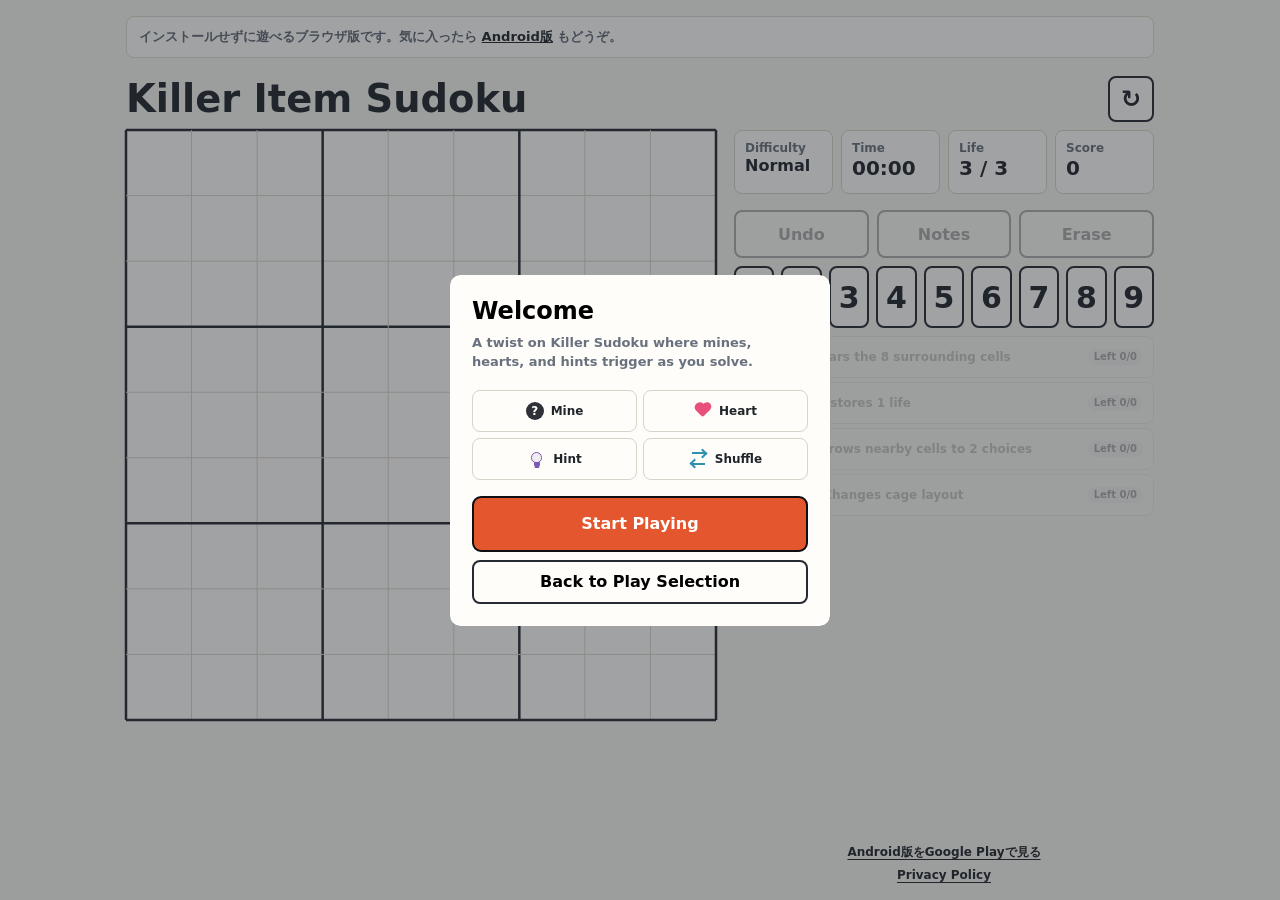
==== commit e8e78fd4: "Bust play asset cache" ====
--- a/play/index.html
+++ b/play/index.html
@@ -49,7 +49,7 @@
       window.gtag("js", new Date());
       window.gtag("config", "G-G1C3TXLT1N");
     </script>
-    <link rel="stylesheet" href="./styles.css?v=20260616-life">
+    <link rel="stylesheet" href="./styles.css?v=20260616-rogue-abilities">
     <style>
       .web-demo-note {
         margin: 0 0 10px;
@@ -256,6 +256,6 @@
     <script>
       window.KILLER_WEB_DEMO_NO_ADS = true;
     </script>
-    <script src="./app.js?v=20260616-life"></script>
+    <script src="./app.js?v=20260616-rogue-abilities"></script>
   </body>
 </html>
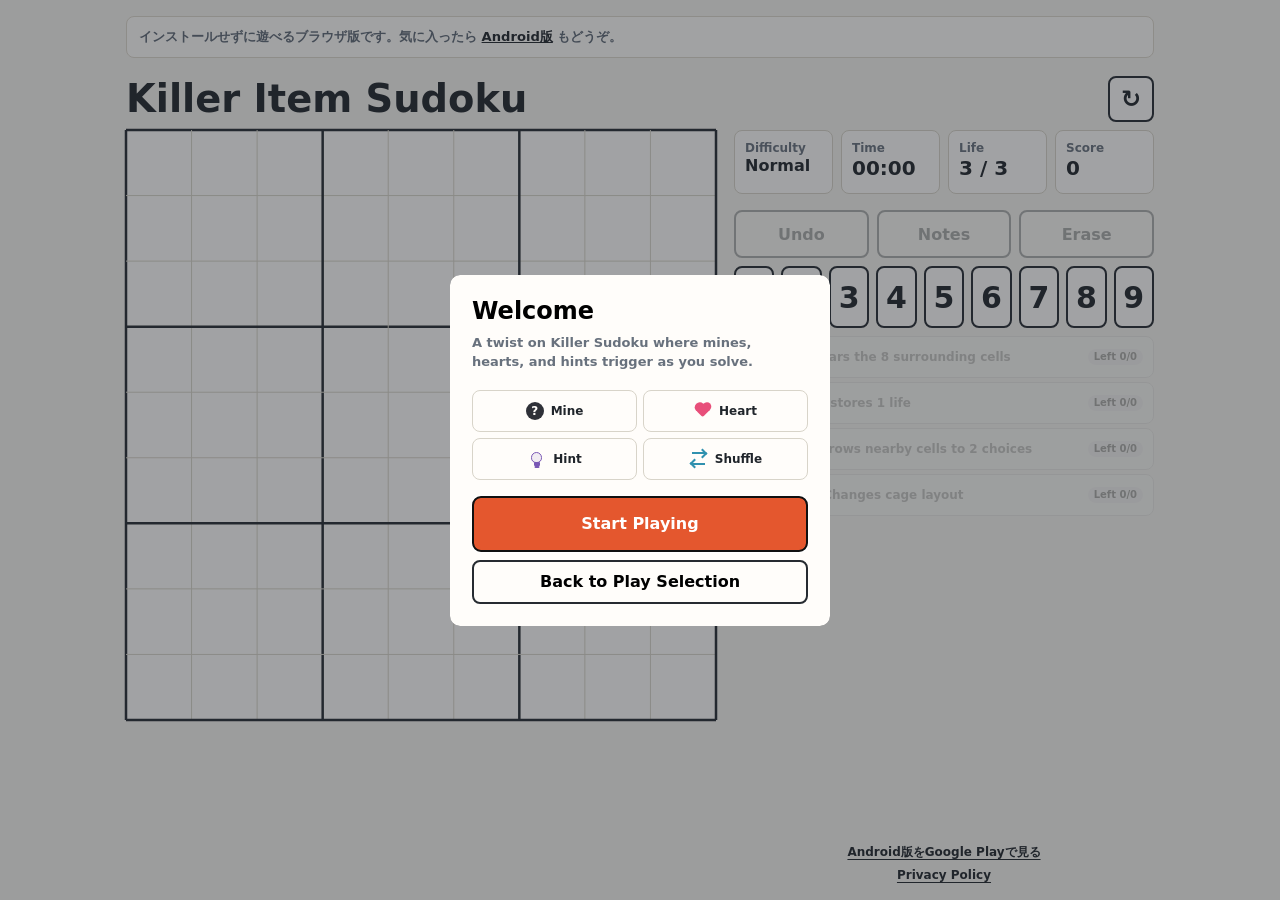
==== commit d0008e4c: "Add cage eater and number climb adventures" ====
--- a/play/index.html
+++ b/play/index.html
@@ -49,7 +49,7 @@
       window.gtag("js", new Date());
       window.gtag("config", "G-G1C3TXLT1N");
     </script>
-    <link rel="stylesheet" href="./styles.css?v=20260616-rogue-abilities">
+    <link rel="stylesheet" href="./styles.css?v=20260620-number-climb">
     <style>
       .web-demo-note {
         margin: 0 0 10px;
@@ -256,6 +256,6 @@
     <script>
       window.KILLER_WEB_DEMO_NO_ADS = true;
     </script>
-    <script src="./app.js?v=20260616-rogue-abilities"></script>
+    <script src="./app.js?v=20260620-number-climb"></script>
   </body>
 </html>
--- a/play/styles.css
+++ b/play/styles.css
@@ -169,8 +169,73 @@
   display: none;
 }
 
+.number-climb-panel {
+  display: grid;
+  grid-template-columns: auto minmax(0, 1fr) auto;
+  align-items: center;
+  gap: 8px;
+  padding: 6px 8px;
+  border: 1px solid #9bb4a8;
+  border-radius: 8px;
+  background: linear-gradient(135deg, #f1f8f3, #fff9e8);
+  box-shadow: 0 4px 12px rgba(32, 37, 43, .07);
+}
+
+.number-climb-panel[hidden] {
+  display: none;
+}
+
+.number-climb-panel strong,
+.number-climb-panel small {
+  white-space: nowrap;
+  font-size: 10px;
+  font-weight: 900;
+}
+
+.number-climb-panel small {
+  color: #6a6258;
+}
+
+.number-climb-panel div {
+  display: grid;
+  grid-template-columns: repeat(9, minmax(0, 1fr));
+  gap: 3px;
+}
+
+.number-climb-step {
+  display: grid;
+  place-items: center;
+  aspect-ratio: 1;
+  border: 1px solid #a9b8af;
+  border-radius: 50%;
+  background: #fffdfa;
+  color: #35584a;
+  font-size: 10px;
+  font-weight: 900;
+}
+
+.number-climb-step.is-locked,
+.number-climb-step.is-complete {
+  border-color: transparent;
+  background: #e4e2dd;
+  color: #a6a199;
+}
+
+.number-climb-step.is-next {
+  border-color: #18785f;
+  background: #18785f;
+  color: #fff;
+  box-shadow: 0 0 0 2px rgba(24, 120, 95, .18);
+}
+
+.number-climb-step.is-reset {
+  border-color: #d46a20;
+  box-shadow: inset 0 0 0 1px #d46a20;
+}
+
 .rogue-ability-panel strong,
-.rogue-ability-panel span {
+.rogue-ability-panel span,
+.rogue-ability-chip {
   white-space: nowrap;
 }
 
@@ -192,14 +257,36 @@
   display: none;
 }
 
-.rogue-ability-panel span {
+.rogue-ability-panel span,
+.rogue-ability-chip {
   flex: 0 0 auto;
   padding: 3px 7px;
+  border: 0;
   border-radius: 999px;
   background: rgba(32, 37, 43, .88);
   color: #fffdfa;
   font-size: 10px;
   font-weight: 900;
+}
+
+.rogue-ability-chip:active {
+  transform: translateY(1px);
+}
+
+.rogue-ability-detail {
+  grid-column: 1 / -1;
+  margin: -1px 0 0;
+  padding: 5px 7px;
+  border-radius: 7px;
+  background: rgba(255, 253, 250, .72);
+  color: #4f4a43;
+  font-size: 11px;
+  font-weight: 800;
+  line-height: 1.25;
+}
+
+.rogue-ability-detail[hidden] {
+  display: none;
 }
 
 .stat {
@@ -263,6 +350,32 @@
   align-self: start;
   justify-self: center;
   container-type: inline-size;
+}
+
+.board-wrap::after {
+  content: "";
+  position: absolute;
+  inset: 0;
+  z-index: 22;
+  border-radius: 6px;
+  background-color: #aaadaa;
+  background-image:
+    repeating-linear-gradient(0deg, transparent 0 calc(100% / 3 - 3px), rgba(32, 37, 43, .82) calc(100% / 3 - 3px) calc(100% / 3)),
+    repeating-linear-gradient(90deg, transparent 0 calc(100% / 3 - 3px), rgba(32, 37, 43, .82) calc(100% / 3 - 3px) calc(100% / 3)),
+    repeating-linear-gradient(0deg, transparent 0 calc(100% / 9 - 1px), rgba(32, 37, 43, .18) calc(100% / 9 - 1px) calc(100% / 9)),
+    repeating-linear-gradient(90deg, transparent 0 calc(100% / 9 - 1px), rgba(32, 37, 43, .18) calc(100% / 9 - 1px) calc(100% / 9));
+  box-shadow: inset 0 0 0 3px rgba(32, 37, 43, .88);
+  opacity: 0;
+  pointer-events: none;
+  transition: opacity .16s ease;
+}
+
+.app-shell.board-obscured .board-wrap::after {
+  opacity: 1;
+}
+
+.app-shell.board-obscured .board {
+  visibility: hidden;
 }
 
 .board {
@@ -306,21 +419,11 @@
   background:
     radial-gradient(circle at 82% 18%, rgba(255, 246, 132, .75) 0 18%, transparent 34%),
     linear-gradient(135deg, rgba(255, 235, 214, .98), rgba(255, 201, 185, .94));
-  box-shadow:
-    inset 0 0 0 3px #d82424,
-    inset 0 0 0 6px rgba(255, 255, 255, .84),
-    inset 0 0 18px rgba(216, 36, 36, .22);
+  box-shadow: inset 0 0 14px rgba(216, 36, 36, .16);
 }
 
 .cell.player-low-life::before {
-  content: "";
-  position: absolute;
-  z-index: 16;
-  inset: 2px;
-  border: 2px solid rgba(216, 36, 36, .92);
-  border-radius: 6px;
-  pointer-events: none;
-  animation: player-low-life-cell-pulse 1s ease-in-out infinite;
+  content: none;
 }
 
 .cell.related {
@@ -607,6 +710,54 @@
   pointer-events: none;
 }
 
+.cell.cage-eater-next::after {
+  content: "";
+  position: absolute;
+  inset: 11px;
+  z-index: 4;
+  border: 2px dashed rgba(109, 67, 151, .4);
+  border-radius: 6px;
+  pointer-events: none;
+}
+
+.cell.cage-eater-blocked {
+  background: #f2e9fb;
+}
+
+.cell.cage-eater-blocked.selected {
+  background: #e4d1f6;
+}
+
+.cell.cage-eater-heat-1 {
+  background: #d9c6ef;
+}
+
+.cell.cage-eater-heat-2 {
+  background: #bd98df;
+}
+
+.cell.cage-eater-heat-3 {
+  background: #9668c5;
+}
+
+.cell.cage-eater-defuse-zone {
+  box-shadow: inset 0 0 0 4px rgba(54, 155, 119, .46);
+}
+
+.cell.cage-eater-defuse-zone::before {
+  content: "";
+  position: absolute;
+  left: 50%;
+  top: 50%;
+  z-index: 5;
+  width: 24px;
+  height: 24px;
+  background: url("data:image/svg+xml,%3Csvg xmlns='http://www.w3.org/2000/svg' viewBox='0 0 30 30'%3E%3Cg fill='none' stroke='%232d9b75' stroke-width='3' stroke-linecap='round'%3E%3Crect x='3' y='7' width='10' height='16' rx='3'/%3E%3Crect x='17' y='7' width='10' height='16' rx='3'/%3E%3Cpath d='M11 15h8'/%3E%3C/g%3E%3C/svg%3E") center / contain no-repeat;
+  filter: drop-shadow(0 2px 2px rgba(32, 38, 45, .18));
+  transform: translate(-50%, -50%);
+  pointer-events: none;
+}
+
 .cell.sleeper-blocked-zone {
   background: rgba(214, 237, 250, var(--sleeper-block-bg-alpha, .58));
   box-shadow: inset 0 0 0 4px rgba(55, 136, 190, var(--sleeper-block-ring-alpha, .36));
@@ -726,6 +877,24 @@
 
 .bomber-marker::before,
 .bomber-marker::after {
+  display: none;
+}
+
+.cage-eater-marker {
+  position: absolute;
+  left: 50%;
+  top: 50%;
+  z-index: 9;
+  width: 34px;
+  height: 34px;
+  background: url("data:image/svg+xml,%3Csvg xmlns='http://www.w3.org/2000/svg' viewBox='0 0 42 42'%3E%3Cpath d='M7 7c7-5 21-5 28 1 6 6 5 20-1 27-7 6-21 5-27-1C1 27 1 14 7 7Z' fill='%238b5bb5' stroke='%234f2d72' stroke-width='3'/%3E%3Ccircle cx='14' cy='15' r='3' fill='%23fff7d6'/%3E%3Ccircle cx='28' cy='15' r='3' fill='%23fff7d6'/%3E%3Cpath d='M10 25c6 8 16 8 22 0' fill='%23292131' stroke='%234f2d72' stroke-width='2.4' stroke-linecap='round'/%3E%3Cpath d='m14 26 3 5 3-4 3 4 4-5' fill='%23fff7d6'/%3E%3Cpath d='M5 10h8M29 10h8M21 4v7' stroke='%23d9bff0' stroke-width='2' opacity='.75'/%3E%3C/svg%3E") center / contain no-repeat;
+  filter: drop-shadow(0 2px 2px rgba(32, 38, 45, .25));
+  transform: translate(-50%, -50%);
+  pointer-events: none;
+}
+
+.cage-eater-marker::before,
+.cage-eater-marker::after {
   display: none;
 }
 
@@ -1279,6 +1448,13 @@
   pointer-events: none;
 }
 
+.number-button-climb-locked {
+  border-color: #cbc7bf;
+  background: #e8e5df;
+  color: #aaa49a;
+  opacity: .55;
+}
+
 .number-button-noted {
   background: #ebe7dd;
   color: #9a9488;
@@ -1348,6 +1524,9 @@
 }
 
 .combo-toast-muted span {
+  border-color: rgba(32, 37, 43, .18);
+  background: rgba(255, 253, 250, .72);
+  color: #20252b;
   transform: scale(.86);
   box-shadow: none;
   filter: saturate(.72);
@@ -1356,6 +1535,18 @@
 .combo-toast-muted.combo-toast-xl span,
 .combo-toast-muted.combo-toast-century span {
   transform: scale(.78);
+}
+
+.combo-toast.is-softened {
+  opacity: .14;
+}
+
+.combo-toast.is-softened span {
+  border-color: rgba(32, 37, 43, .18);
+  background: rgba(255, 253, 250, .68);
+  color: #20252b;
+  box-shadow: none;
+  filter: saturate(.65);
 }
 
 .primary-button {
@@ -2013,6 +2204,10 @@
     grid-area: abilities;
   }
 
+  .number-climb-panel {
+    grid-area: abilities;
+  }
+
   .board-wrap {
     grid-area: board;
     width: min(100%, calc(100svh - 118px));
@@ -2392,6 +2587,90 @@
   font-weight: 900;
 }
 
+.rogue-next-preview {
+  margin: 0 0 12px;
+  padding: 11px;
+  border: 2px solid rgba(32, 37, 43, .88);
+  border-radius: 8px;
+  background:
+    linear-gradient(135deg, rgba(255, 253, 250, .94), rgba(239, 246, 241, .92)),
+    #fffdfa;
+  box-shadow: 0 7px 18px rgba(32, 37, 43, .09);
+}
+
+.rogue-next-preview-head {
+  display: grid;
+  gap: 2px;
+  padding: 0 0 9px;
+  border-bottom: 1px solid rgba(32, 37, 43, .12);
+}
+
+.rogue-next-preview-head span,
+.rogue-next-preview-head small {
+  color: var(--muted);
+  font-size: 11px;
+  font-weight: 900;
+}
+
+.rogue-next-preview-head span {
+  color: #7a58b5;
+  text-transform: uppercase;
+}
+
+.rogue-next-preview-head strong {
+  color: #20252b;
+  font-size: 18px;
+  font-weight: 900;
+  line-height: 1.18;
+}
+
+.rogue-next-gimmicks {
+  display: flex;
+  flex-wrap: wrap;
+  gap: 7px;
+  padding-top: 9px;
+}
+
+.rogue-gimmick-chip {
+  display: grid;
+  gap: 1px;
+  max-width: 100%;
+  padding: 6px 9px;
+  border: 1px solid rgba(122, 88, 181, .28);
+  border-radius: 8px;
+  background: rgba(122, 88, 181, .08);
+  color: #4f3388;
+}
+
+.rogue-gimmick-chip strong,
+.rogue-gimmick-chip small {
+  overflow-wrap: anywhere;
+}
+
+.rogue-gimmick-chip strong {
+  font-size: 12px;
+  font-weight: 900;
+  line-height: 1.15;
+}
+
+.rogue-gimmick-chip small {
+  color: #67527f;
+  font-size: 10px;
+  font-weight: 800;
+  line-height: 1.2;
+}
+
+.rogue-gimmick-chip.is-quiet {
+  display: inline-flex;
+  align-items: center;
+  min-height: 30px;
+  color: var(--muted);
+  background: rgba(32, 37, 43, .05);
+  border-color: rgba(32, 37, 43, .12);
+  font-size: 12px;
+  font-weight: 900;
+}
+
 .rogue-reward-list {
   display: grid;
   gap: 9px;
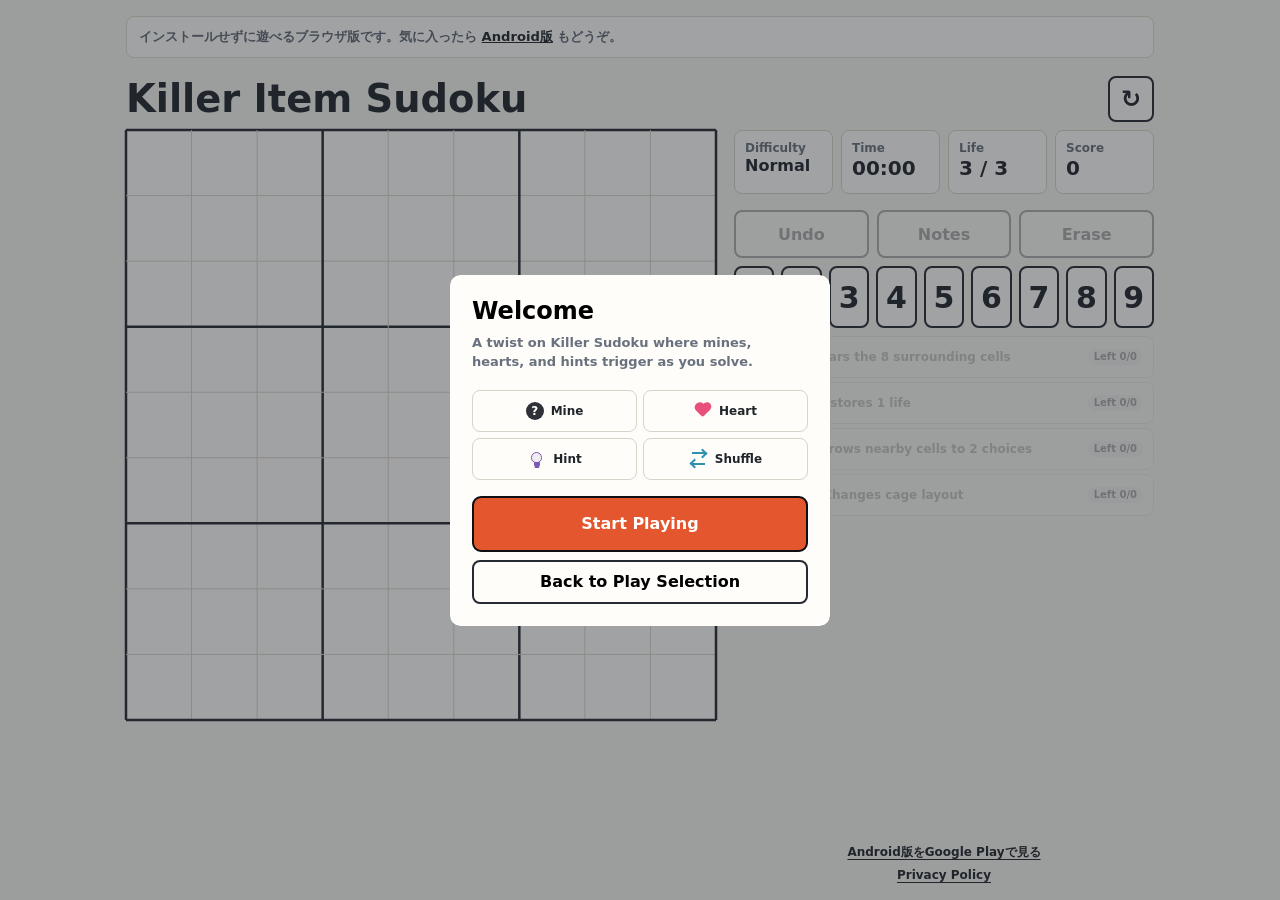
==== commit 3780d639: "Improve rogue records and boss endurance" ====
--- a/play/index.html
+++ b/play/index.html
@@ -49,7 +49,7 @@
       window.gtag("js", new Date());
       window.gtag("config", "G-G1C3TXLT1N");
     </script>
-    <link rel="stylesheet" href="./styles.css?v=20260620-number-climb">
+    <link rel="stylesheet" href="./styles.css?v=20260620-rogue-boss-endurance">
     <style>
       .web-demo-note {
         margin: 0 0 10px;
@@ -256,6 +256,6 @@
     <script>
       window.KILLER_WEB_DEMO_NO_ADS = true;
     </script>
-    <script src="./app.js?v=20260620-number-climb"></script>
+    <script src="./app.js?v=20260620-rogue-boss-endurance"></script>
   </body>
 </html>
--- a/play/styles.css
+++ b/play/styles.css
@@ -185,6 +185,62 @@
   display: none;
 }
 
+.rogue-boss-panel {
+  display: grid;
+  grid-template-columns: minmax(0, 1fr) auto;
+  align-items: center;
+  gap: 5px 10px;
+  padding: 7px 9px;
+  border: 1px solid #b94848;
+  border-radius: 8px;
+  background: linear-gradient(135deg, #fff5f2, #f7edf4);
+  box-shadow: 0 4px 12px rgba(92, 28, 35, .1);
+}
+
+.rogue-boss-panel[hidden] {
+  display: none;
+}
+
+.rogue-boss-panel > div:first-child {
+  display: flex;
+  align-items: baseline;
+  gap: 7px;
+}
+
+.rogue-boss-panel strong {
+  color: #a22f36;
+  font-size: 11px;
+  font-weight: 1000;
+}
+
+.rogue-boss-panel span,
+.rogue-boss-panel small {
+  color: #392a2d;
+  font-size: 11px;
+  font-weight: 900;
+}
+
+.rogue-boss-track {
+  grid-column: 1 / -1;
+  height: 8px;
+  overflow: hidden;
+  border-radius: 4px;
+  background: #dfd7d5;
+}
+
+.rogue-boss-track i {
+  display: block;
+  height: 100%;
+  border-radius: inherit;
+  background: linear-gradient(90deg, #c63f3f, #8e315f);
+  transition: width .22s ease;
+}
+
+.rogue-boss-preview-chip {
+  border-color: #b94848;
+  background: #fff0ed;
+}
+
 .number-climb-panel strong,
 .number-climb-panel small {
   white-space: nowrap;
@@ -1035,6 +1091,10 @@
   pointer-events: none;
 }
 
+.cell.has-pencil-notes .player-marker {
+  opacity: .18 !important;
+}
+
 .player-marker-danger {
   right: 1px;
   top: 1px;
@@ -1834,6 +1894,7 @@
   color: var(--muted);
   font-size: 10px;
   font-weight: 800;
+  line-height: 1.4;
 }
 
 .record-empty {
@@ -1934,18 +1995,18 @@
 
 .adventure-card-status {
   display: block;
-  min-height: 14px;
-  margin-top: 2px;
+  min-height: 0;
   font-size: 10px;
   font-weight: 900;
-  line-height: 1.2;
+  line-height: 1.1;
 }
 
 .adventure-card-status.is-empty {
-  visibility: hidden;
+  display: none;
 }
 
 .adventure-button {
+  grid-template-columns: auto minmax(0, 1fr);
   border-color: #7a58b5;
   background: #fbf8ff;
 }
@@ -1953,6 +2014,32 @@
 .adventure-button strong {
   color: #4f3388;
   white-space: nowrap;
+}
+
+.adventure-card-title {
+  justify-items: start !important;
+  text-align: left;
+}
+
+.adventure-card-title strong {
+  line-height: 1.1;
+}
+
+.adventure-card-copy {
+  min-width: 0;
+  justify-items: end !important;
+  text-align: right;
+}
+
+.adventure-card-copy b {
+  font-size: 12px;
+  font-weight: 800;
+  line-height: 1.15;
+}
+
+.adventure-card-copy small {
+  font-size: 9px;
+  line-height: 1.1;
 }
 
 .play-route-grid {
@@ -2208,6 +2295,68 @@
     grid-area: abilities;
   }
 
+  .rogue-boss-panel {
+    grid-area: abilities;
+  }
+
+  .app-shell:has(.rogue-ability-panel:not([hidden])):has(.rogue-boss-panel:not([hidden])) {
+    grid-template-rows: auto auto auto auto auto minmax(0, 1fr) auto;
+    grid-template-areas:
+      "topbar topbar"
+      "board status"
+      "board abilities"
+      "board boss"
+      "board controls"
+      "board legend"
+      "board footer";
+  }
+
+  body:has(.web-demo-note) .app-shell:has(.rogue-ability-panel:not([hidden])):has(.rogue-boss-panel:not([hidden])) {
+    grid-template-rows: auto auto auto auto auto auto minmax(0, 1fr) auto;
+    grid-template-areas:
+      "promo promo"
+      "topbar topbar"
+      "board status"
+      "board abilities"
+      "board boss"
+      "board controls"
+      "board legend"
+      "board footer";
+  }
+
+  .app-shell:has(.rogue-ability-panel:not([hidden])):has(.rogue-boss-panel:not([hidden])) .rogue-boss-panel {
+    grid-area: boss;
+  }
+
+  .app-shell:has(.rogue-ability-panel:not([hidden])):has(.number-climb-panel:not([hidden])) {
+    grid-template-rows: auto auto auto auto auto minmax(0, 1fr) auto;
+    grid-template-areas:
+      "topbar topbar"
+      "board status"
+      "board abilities"
+      "board climb"
+      "board controls"
+      "board legend"
+      "board footer";
+  }
+
+  body:has(.web-demo-note) .app-shell:has(.rogue-ability-panel:not([hidden])):has(.number-climb-panel:not([hidden])) {
+    grid-template-rows: auto auto auto auto auto auto minmax(0, 1fr) auto;
+    grid-template-areas:
+      "promo promo"
+      "topbar topbar"
+      "board status"
+      "board abilities"
+      "board climb"
+      "board controls"
+      "board legend"
+      "board footer";
+  }
+
+  .app-shell:has(.rogue-ability-panel:not([hidden])):has(.number-climb-panel:not([hidden])) .number-climb-panel {
+    grid-area: climb;
+  }
+
   .board-wrap {
     grid-area: board;
     width: min(100%, calc(100svh - 118px));
@@ -2718,6 +2867,11 @@
   background: #fffdfa;
 }
 
+.rogue-current-abilities {
+  margin-bottom: 10px;
+  background: linear-gradient(135deg, rgba(122, 88, 181, .07), rgba(248, 189, 85, .09)), #fffdfa;
+}
+
 .rogue-result-abilities strong {
   display: block;
   margin-bottom: 6px;
